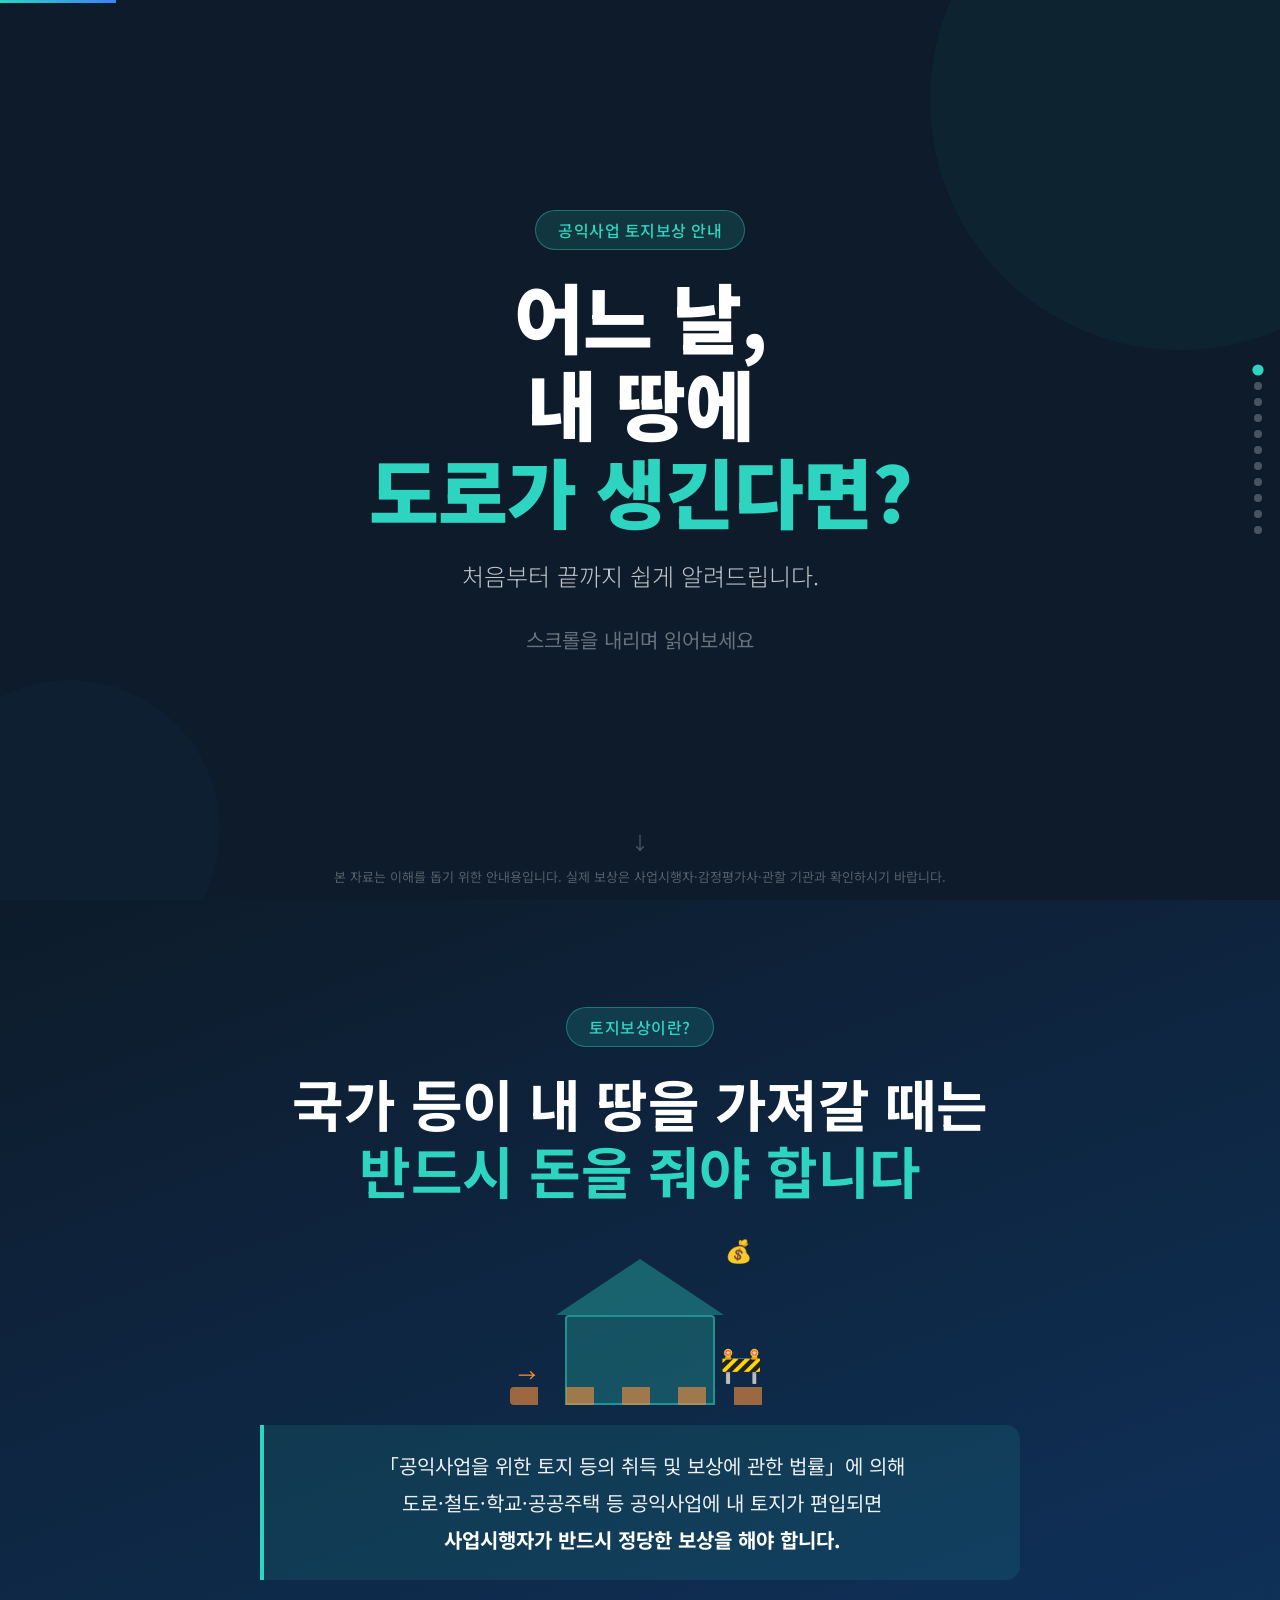
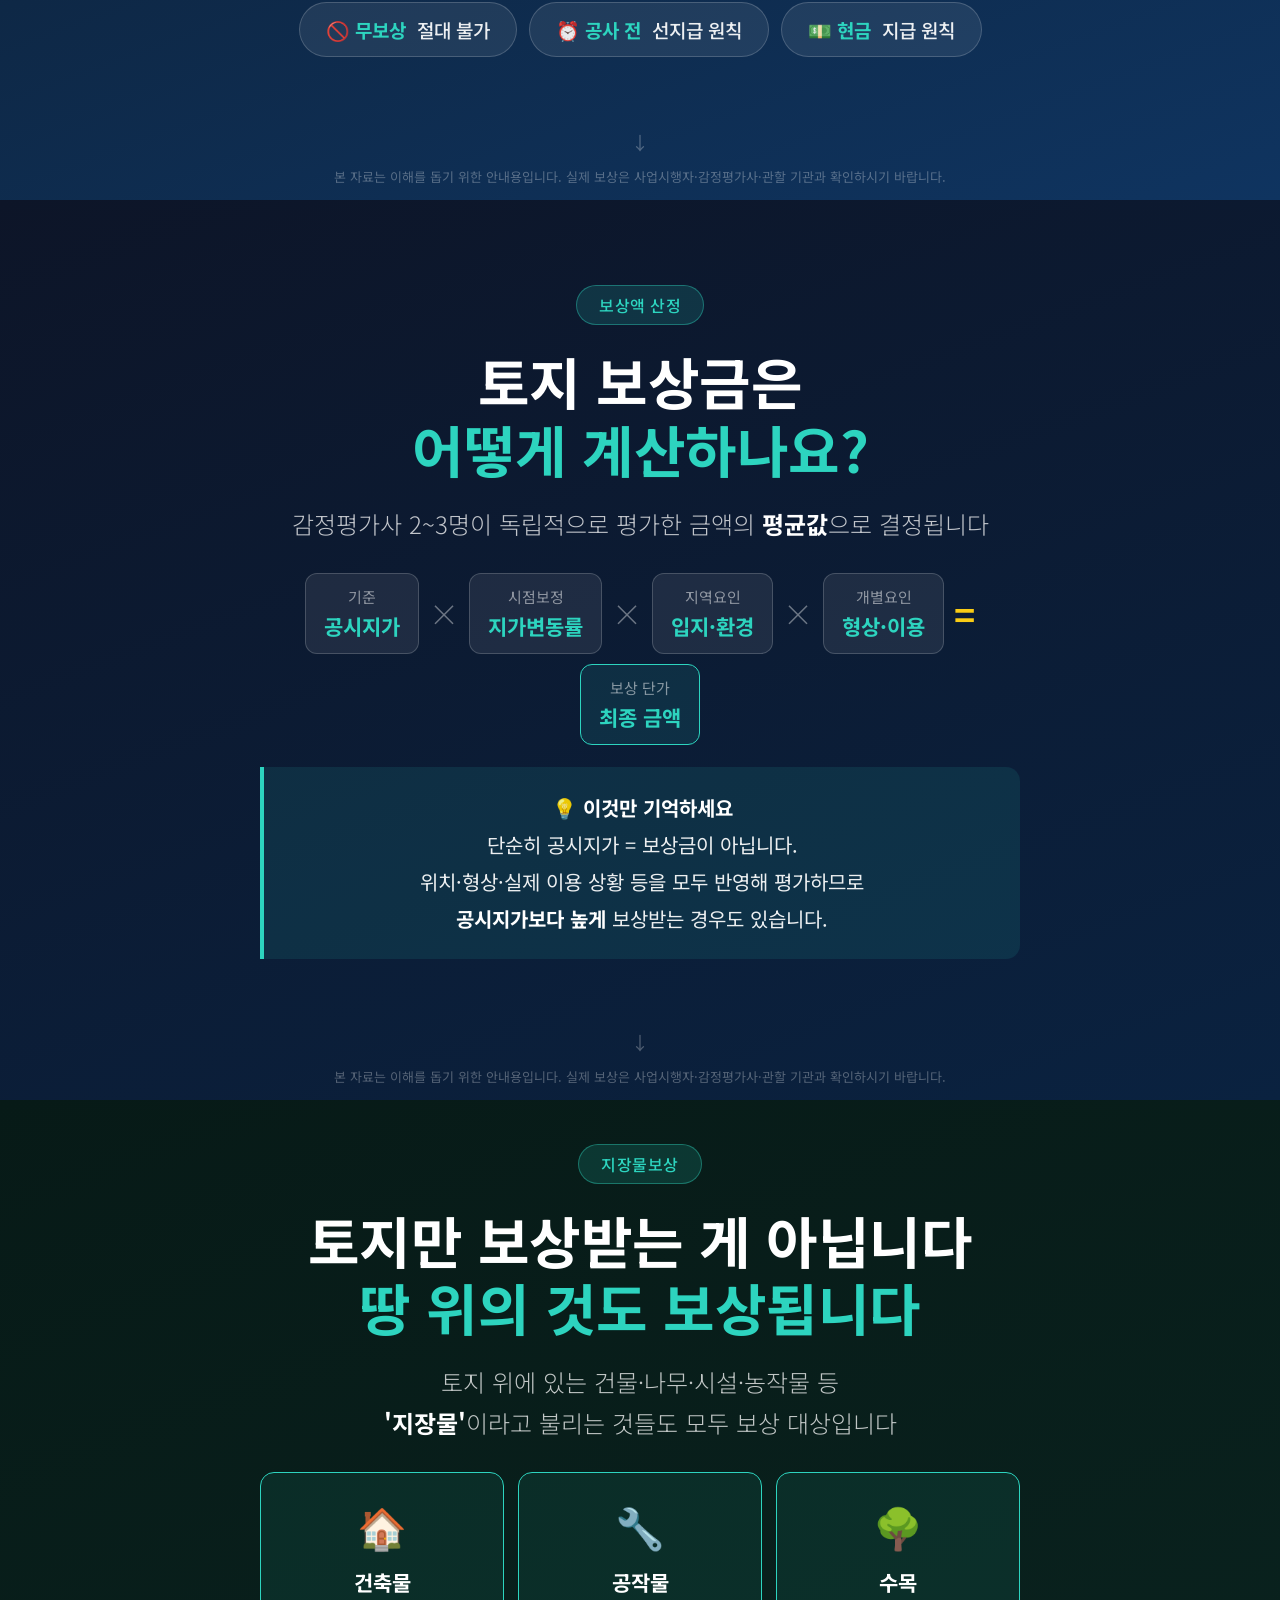
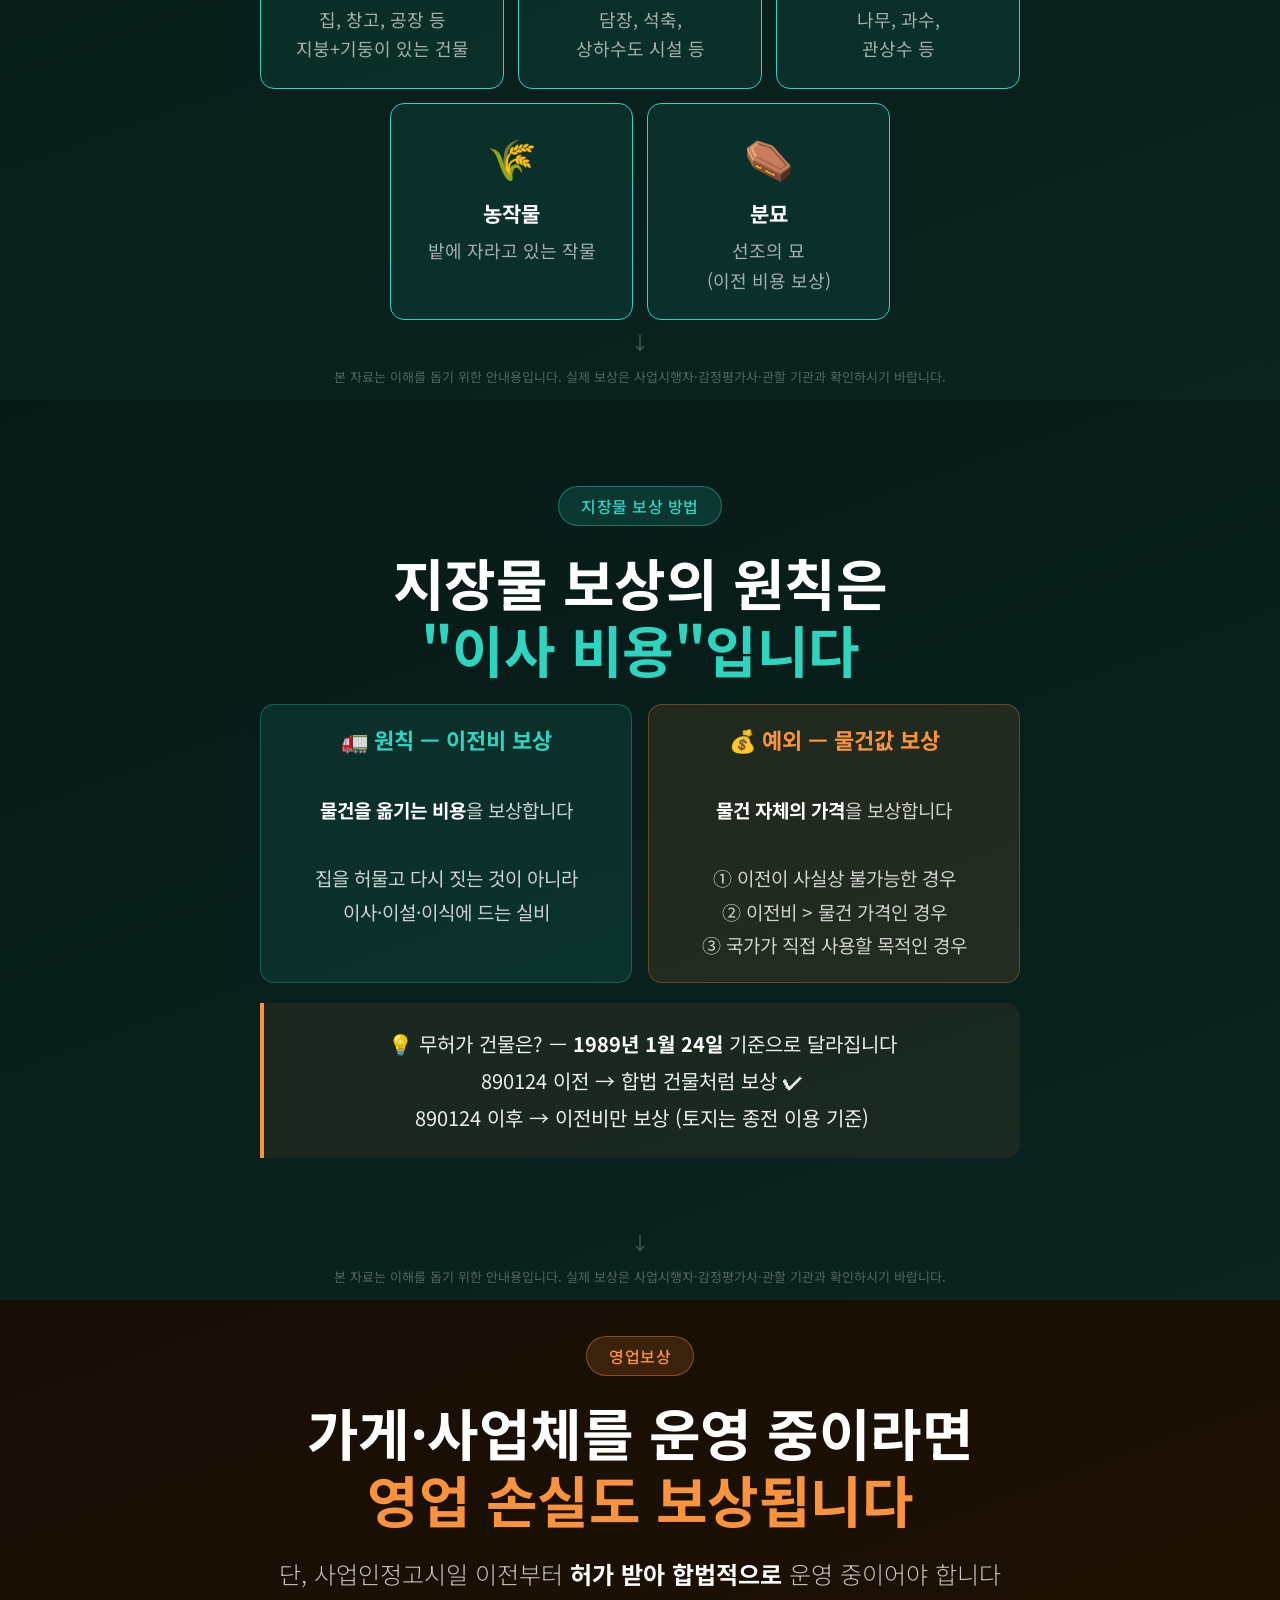
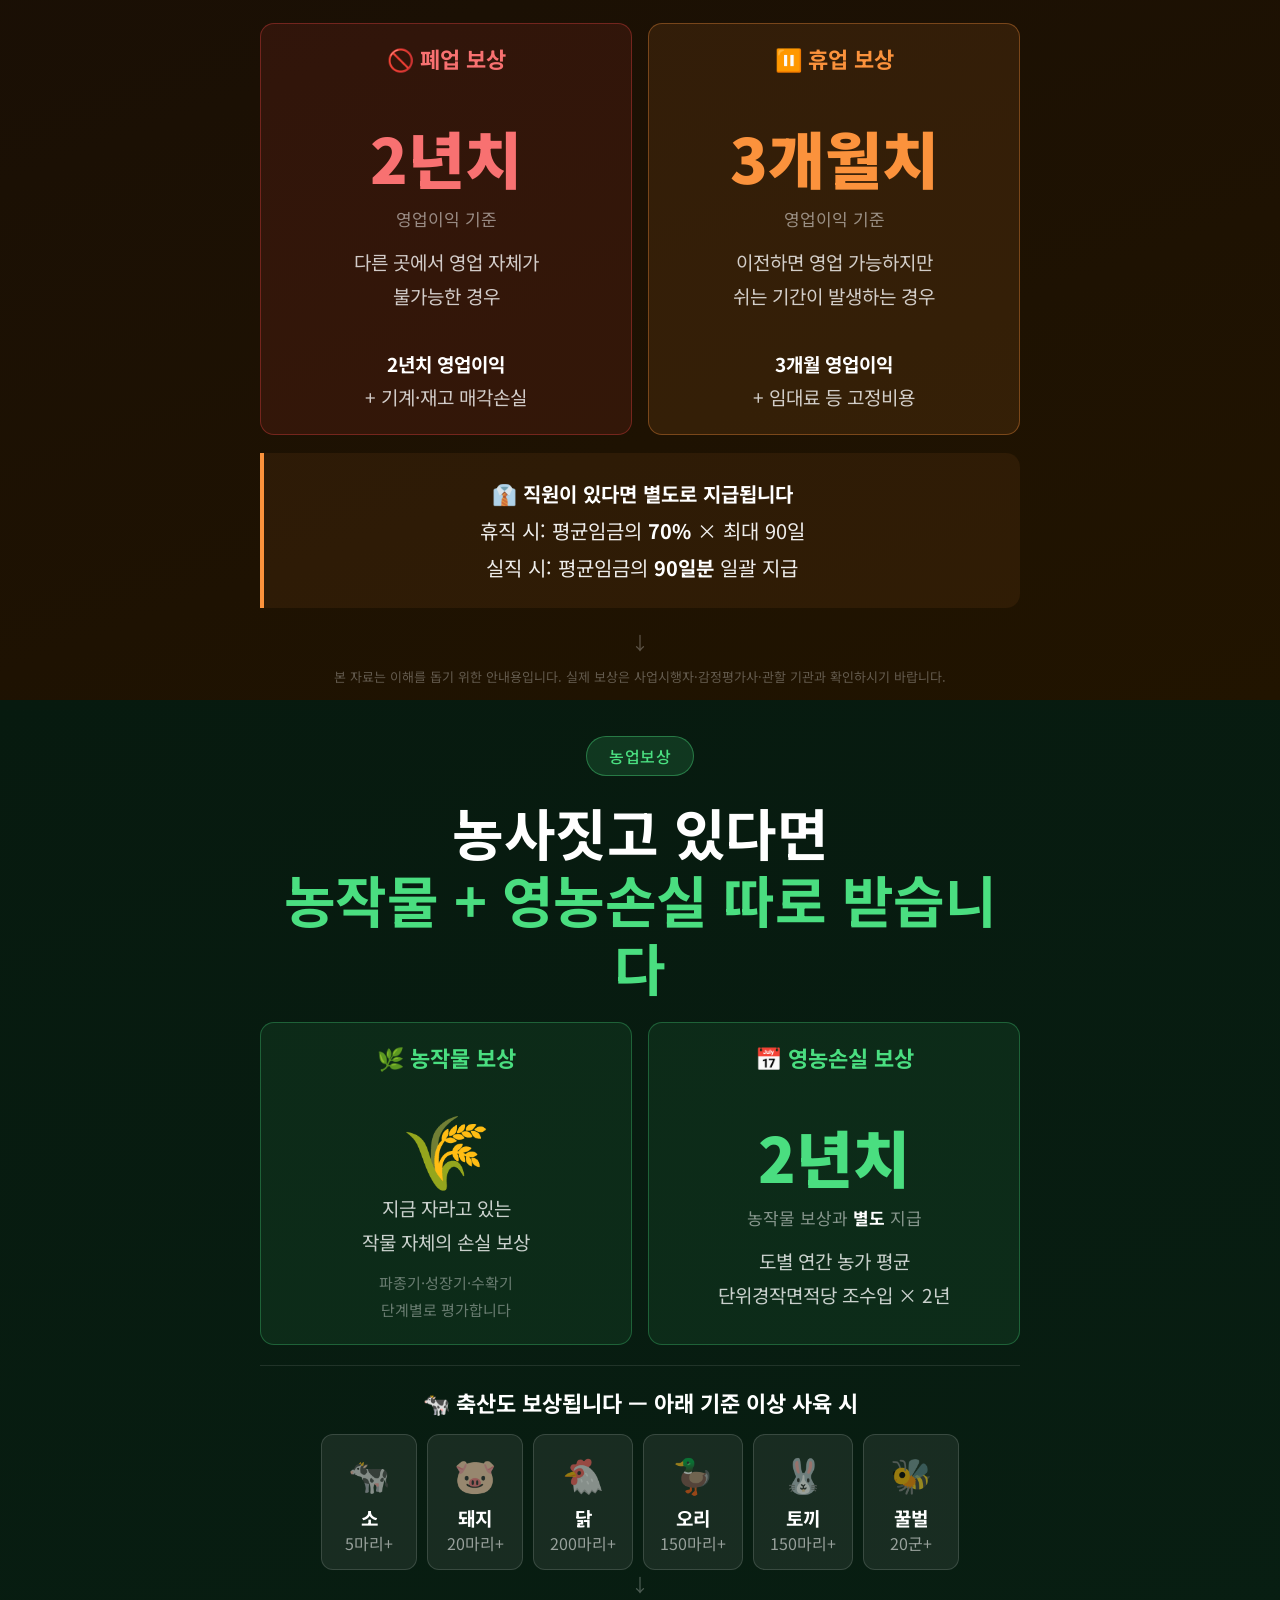
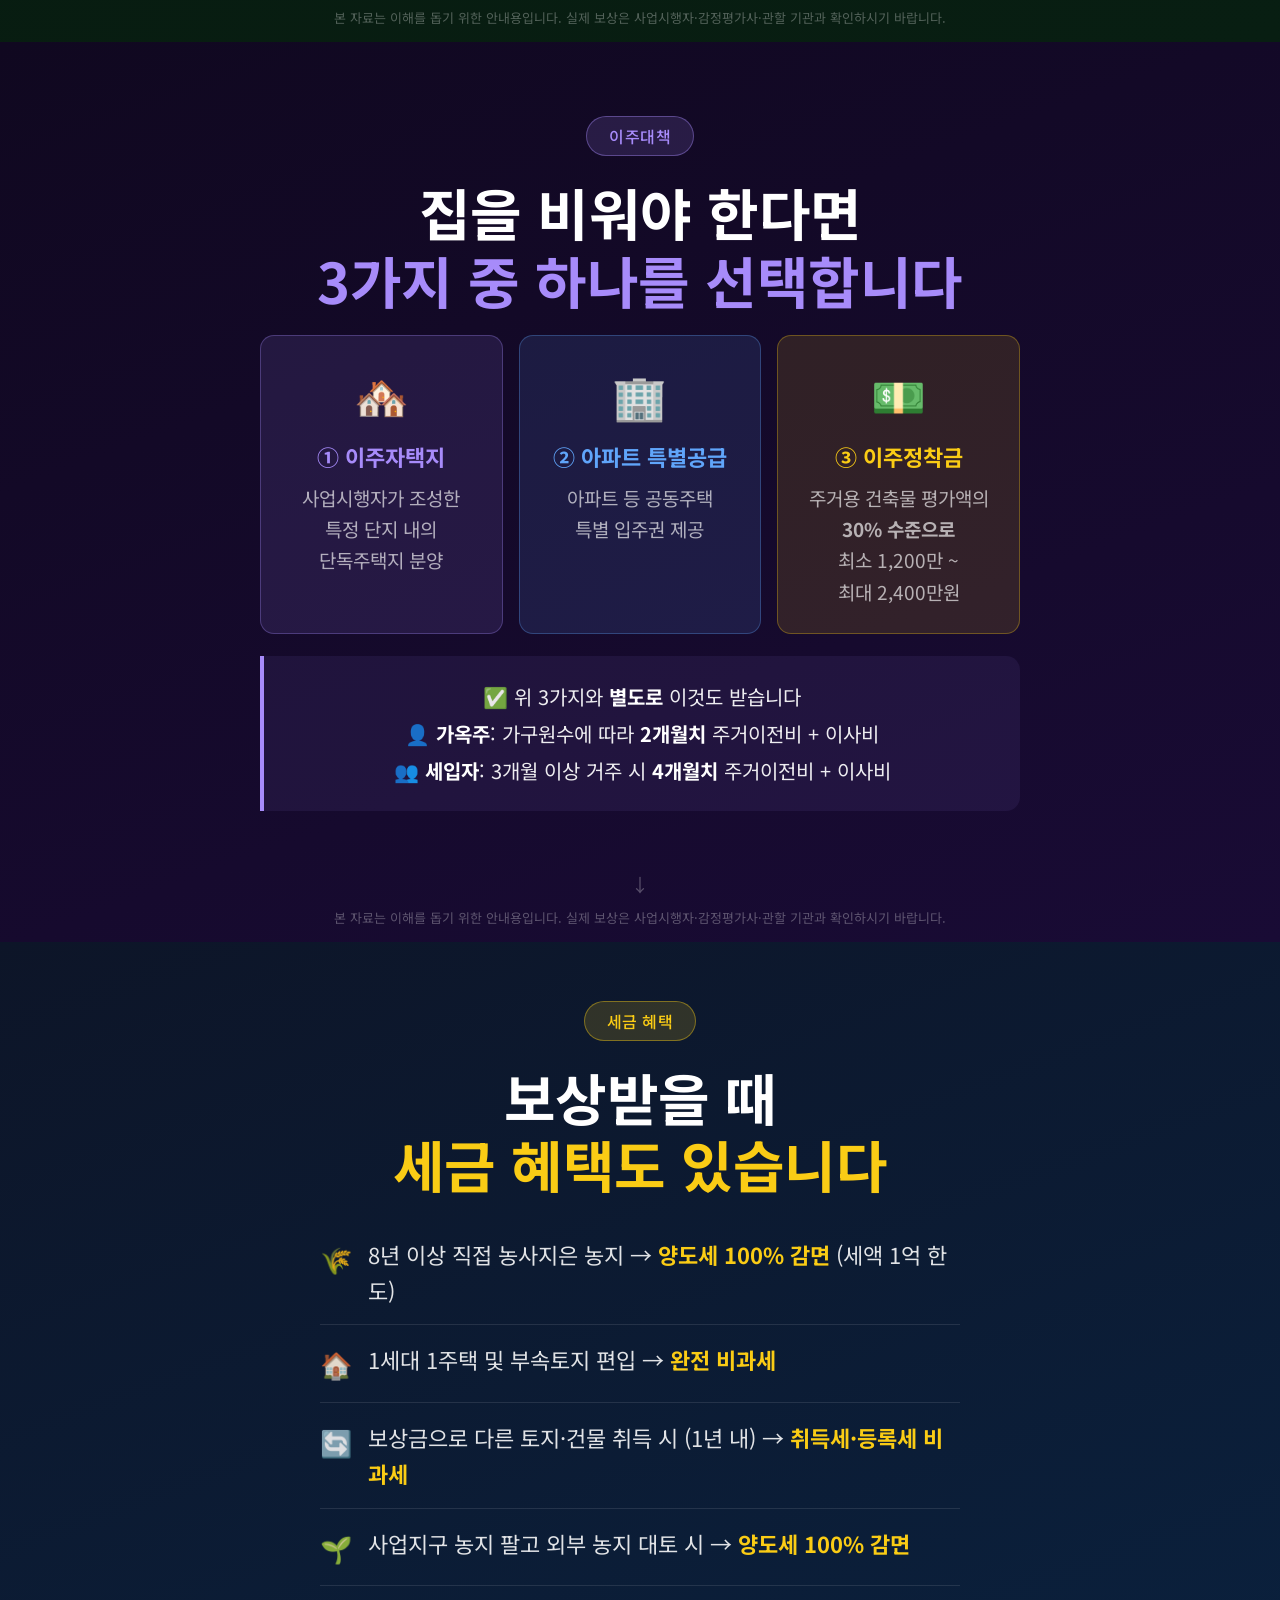
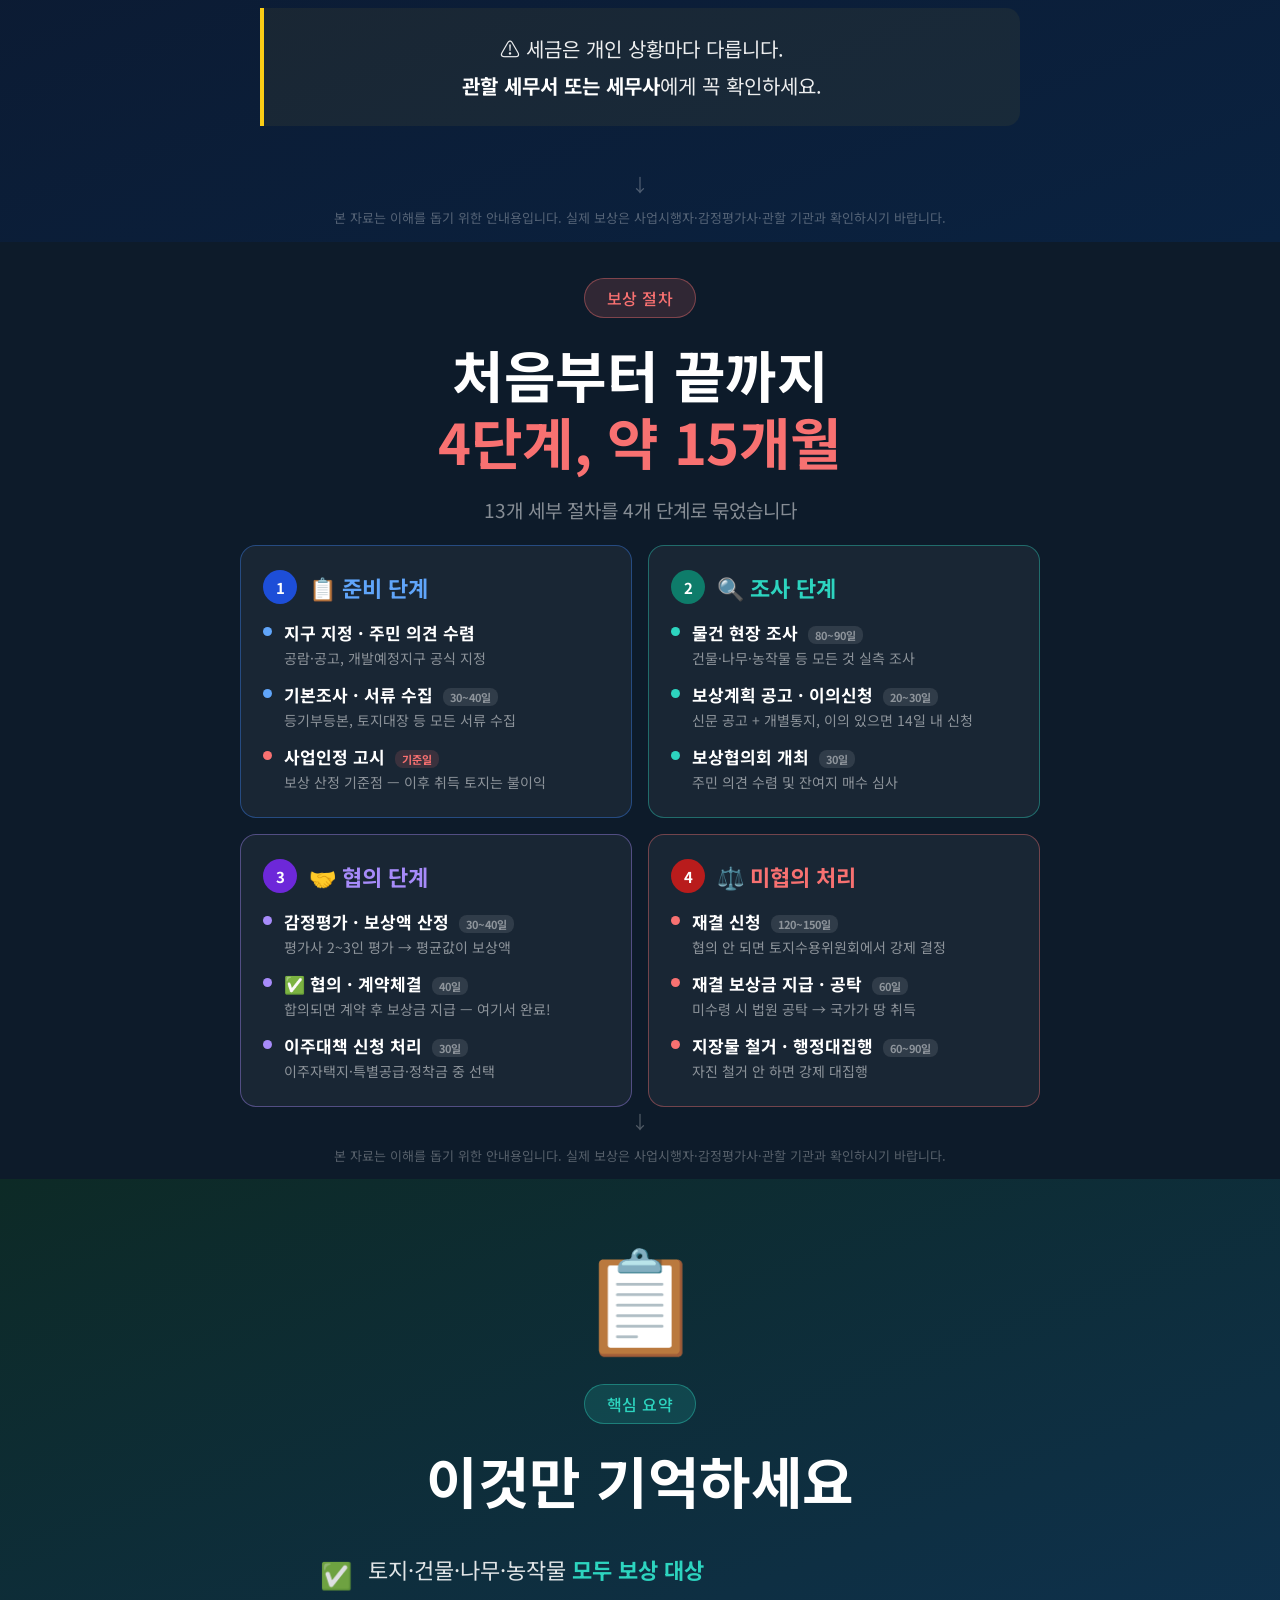
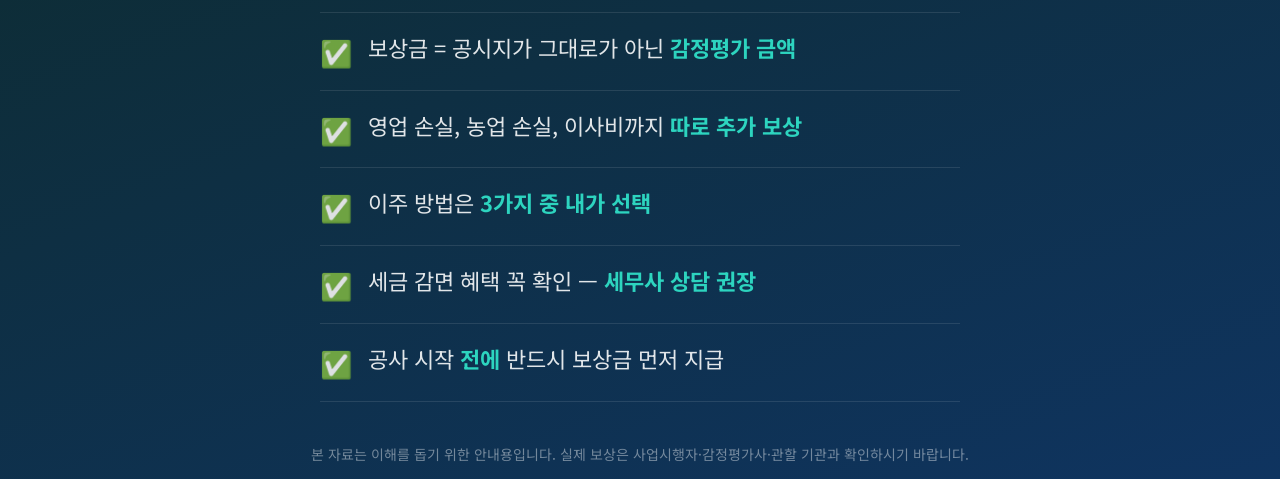
==== compensation.html @ 2b76ee86 "Rename land-compensation-story.html to compensation.html" ====
<!DOCTYPE html>
<html lang="ko">
<head>
<meta charset="UTF-8">
<meta name="viewport" content="width=device-width, initial-scale=1.0">
<title>내 땅이 도로가 된다면? — 토지보상 쉽게 이해하기</title>
<link href="https://fonts.googleapis.com/css2?family=Noto+Sans+KR:wght@300;400;500;700;900&display=swap" rel="stylesheet">
<style>
*{box-sizing:border-box;margin:0;padding:0}
html{scroll-behavior:smooth;scroll-snap-type:y mandatory;overflow-y:scroll}
body{font-family:'Noto Sans KR',sans-serif;background:#0D1B2A;color:#fff}

#prog{position:fixed;top:0;left:0;height:3px;background:linear-gradient(90deg,#2DD4BF,#3B82F6);width:0%;z-index:999;transition:width .2s}
#dots{position:fixed;right:18px;top:50%;transform:translateY(-50%);display:flex;flex-direction:column;gap:8px;z-index:998}
.dot{width:8px;height:8px;border-radius:50%;background:rgba(255,255,255,.25);cursor:pointer;transition:.3s}
.dot.on{background:#2DD4BF;transform:scale(1.4)}

.slide{scroll-snap-align:start;min-height:100vh;display:flex;flex-direction:column;align-items:center;justify-content:center;padding:36px 24px 72px;position:relative;overflow:hidden}
.s-dark{background:#0D1B2A}
.s-blue{background:linear-gradient(160deg,#0D1B2A 0%,#0F3460 100%)}
.s-teal{background:linear-gradient(160deg,#071A17 0%,#0A2420 100%)}
.s-green{background:linear-gradient(160deg,#071A0F 0%,#081E12 100%)}
.s-orange{background:linear-gradient(160deg,#180E06 0%,#211400 100%)}
.s-purple{background:linear-gradient(160deg,#100820 0%,#190B35 100%)}
.s-navy{background:linear-gradient(160deg,#0D1528 0%,#0A2240 100%)}
.s-proc{background:#0D1B2A}
.s-end{background:linear-gradient(160deg,#0D2A26 0%,#0F3460 100%)}

.content{max-width:760px;width:100%;text-align:center;position:relative;z-index:2}
.content-left{max-width:800px;width:100%;text-align:left;position:relative;z-index:2}

.badge{display:inline-block;background:rgba(45,212,191,.15);border:1px solid rgba(45,212,191,.4);color:#2DD4BF;border-radius:20px;padding:7px 22px;font-size:16px;font-weight:500;margin-bottom:22px;letter-spacing:.5px}
.badge-orange{background:rgba(251,146,60,.15);border-color:rgba(251,146,60,.4);color:#FB923C}
.badge-purple{background:rgba(167,139,250,.15);border-color:rgba(167,139,250,.4);color:#A78BFA}
.badge-yellow{background:rgba(250,204,21,.15);border-color:rgba(250,204,21,.4);color:#FACC15}
.badge-green{background:rgba(74,222,128,.15);border-color:rgba(74,222,128,.4);color:#4ADE80}

h1.hero-title{font-size:clamp(40px,7vw,76px);font-weight:900;line-height:1.15;letter-spacing:-1px;margin-bottom:22px}
h2.slide-title{font-size:clamp(30px,5.5vw,56px);font-weight:700;line-height:1.2;letter-spacing:-.5px;margin-bottom:22px}
.lead{font-size:clamp(18px,2.5vw,24px);color:rgba(255,255,255,.75);line-height:1.7;margin-bottom:28px;font-weight:300}

.highlight{color:#2DD4BF}
.highlight-o{color:#FB923C}
.highlight-y{color:#FACC15}
.highlight-g{color:#4ADE80}

.callout{background:rgba(45,212,191,.1);border-left:4px solid #2DD4BF;border-radius:0 14px 14px 0;padding:22px 30px;margin:20px 0;text-align:center}
.callout p{font-size:clamp(16px,2.2vw,20px);color:rgba(255,255,255,.92);line-height:1.85}
.callout p strong{color:#fff}

.pill-row{display:flex;flex-wrap:wrap;gap:12px;margin-top:22px;justify-content:center}
.pill{background:rgba(255,255,255,.08);border:1px solid rgba(255,255,255,.18);border-radius:30px;padding:13px 26px;font-size:clamp(16px,1.9vw,19px);font-weight:500;color:rgba(255,255,255,.92)}
.pill span{color:#2DD4BF;font-weight:700;margin-right:6px}

.card-grid-3{display:grid;grid-template-columns:repeat(3,1fr);gap:14px;margin-top:24px}
.card-grid-2{display:grid;grid-template-columns:repeat(2,1fr);gap:14px;margin-top:14px}
.vis-card{background:rgba(255,255,255,.06);border:1px solid rgba(255,255,255,.12);border-radius:14px;padding:24px 18px;text-align:center}
.vis-card .icon{font-size:40px;margin-bottom:12px}
.vis-card h4{font-size:clamp(17px,2vw,21px);font-weight:700;margin-bottom:8px;color:#fff}
.vis-card p{font-size:clamp(15px,1.8vw,18px);color:rgba(255,255,255,.62);line-height:1.65}
.vis-card.ac{border-color:#2DD4BF;background:rgba(45,212,191,.08)}

.compare-row{display:flex;gap:16px;flex-wrap:wrap;margin-top:22px}
.cbox{flex:1 1 220px;border-radius:14px;overflow:hidden}
.cbox-head{padding:18px 22px;font-size:clamp(18px,2.2vw,22px);font-weight:700}
.cbox-body{padding:20px 22px}
.cbox-body p{font-size:clamp(15px,1.9vw,19px);color:rgba(255,255,255,.78);line-height:1.78}
.cbox-body .num{font-size:clamp(40px,5.5vw,62px);font-weight:900;margin-bottom:4px}
.cbox-body .num-label{font-size:clamp(14px,1.6vw,17px);color:rgba(255,255,255,.5);margin-bottom:14px}

.formula-visual{display:flex;align-items:center;justify-content:center;flex-wrap:wrap;gap:10px;margin:22px 0}
.fv-box{background:rgba(255,255,255,.08);border:1px solid rgba(255,255,255,.18);border-radius:12px;padding:12px 18px;text-align:center}
.fv-box strong{display:block;font-size:clamp(12px,1.4vw,15px);color:rgba(255,255,255,.5);margin-bottom:4px;font-weight:400}
.fv-box span{font-size:clamp(16px,2vw,21px);font-weight:700;color:#2DD4BF}
.fv-op{font-size:clamp(22px,2.8vw,30px);color:rgba(255,255,255,.4);font-weight:300}
.fv-eq{font-size:clamp(26px,3.2vw,36px);color:#FACC15;font-weight:700}

.checklist{list-style:none;text-align:left;margin-top:20px}
.checklist li{display:flex;align-items:flex-start;gap:16px;padding:16px 0;border-bottom:1px solid rgba(255,255,255,.1);font-size:clamp(17px,2.1vw,22px);color:rgba(255,255,255,.88);line-height:1.65}
.checklist li .ck{font-size:clamp(22px,2.4vw,26px);flex-shrink:0;margin-top:2px}

.animals{display:flex;flex-wrap:wrap;gap:10px;justify-content:center;margin-top:16px}
.animal-tag{background:rgba(255,255,255,.07);border:1px solid rgba(255,255,255,.14);border-radius:12px;padding:14px 16px;text-align:center;min-width:96px}
.animal-tag .e{font-size:34px;display:block;margin-bottom:6px}
.animal-tag strong{display:block;font-weight:700;color:#fff;font-size:clamp(16px,1.9vw,19px)}
.animal-tag span{color:rgba(255,255,255,.55);font-size:clamp(13px,1.5vw,16px)}

.choice3{display:grid;grid-template-columns:repeat(auto-fit,minmax(180px,1fr));gap:16px;margin-top:22px}
.choice3-card{border-radius:14px;padding:26px 20px;text-align:center}
.choice3-card .icon{font-size:44px;margin-bottom:14px}
.choice3-card h4{font-size:clamp(17px,2vw,22px);font-weight:700;margin-bottom:10px}
.choice3-card p{font-size:clamp(15px,1.8vw,19px);color:rgba(255,255,255,.65);line-height:1.65}

/* 절차 4단계 */
.phase-grid{display:grid;grid-template-columns:repeat(auto-fit,minmax(310px,1fr));gap:16px;margin-top:20px}
.phase-card{background:rgba(255,255,255,.05);border:1px solid rgba(255,255,255,.12);border-radius:16px;padding:24px 22px}
.phase-title{font-size:clamp(18px,2.2vw,22px);font-weight:700;margin-bottom:16px;display:flex;align-items:center;gap:12px}
.phase-num{width:34px;height:34px;border-radius:50%;display:flex;align-items:center;justify-content:center;font-size:15px;font-weight:700;flex-shrink:0}
.step-list{display:flex;flex-direction:column;gap:12px}
.step-item{display:flex;align-items:flex-start;gap:12px}
.step-dot{width:9px;height:9px;border-radius:50%;flex-shrink:0;margin-top:7px}
.step-item h5{font-size:clamp(15px,1.8vw,17px);font-weight:700;color:#fff;margin-bottom:3px}
.step-item p{font-size:clamp(12px,1.4vw,14px);color:rgba(255,255,255,.5);line-height:1.55}
.step-days{display:inline-block;font-size:11px;background:rgba(255,255,255,.1);border-radius:8px;padding:1px 7px;margin-left:5px;color:rgba(255,255,255,.45)}

.disc{position:absolute;bottom:14px;left:0;right:0;text-align:center;font-size:clamp(11px,1.2vw,13px);color:rgba(255,255,255,.3);padding:0 20px;z-index:3;line-height:1.5}

.scene{position:relative;margin:20px auto;width:260px;height:180px}
.house-body{position:absolute;bottom:0;left:50%;transform:translateX(-50%);width:150px;height:90px;background:rgba(45,212,191,.25);border:2px solid rgba(45,212,191,.5);border-radius:4px 4px 0 0}
.house-roof{position:absolute;bottom:90px;left:50%;transform:translateX(-50%);width:0;height:0;border-left:84px solid transparent;border-right:84px solid transparent;border-bottom:56px solid rgba(45,212,191,.35)}
.road-after{position:absolute;bottom:0;left:0;right:0;height:18px;background:repeating-linear-gradient(90deg,rgba(251,146,60,.6) 0,rgba(251,146,60,.6) 28px,transparent 28px,transparent 56px);border-radius:4px}
.excavator{position:absolute;right:8px;bottom:18px;font-size:34px}
.money-fly{position:absolute;top:8px;right:18px;font-size:22px;animation:floatup 2s ease-in-out infinite}
.arrow-road{position:absolute;bottom:18px;left:8px;font-size:18px;color:#FB923C}
@keyframes floatup{0%,100%{transform:translateY(0)}50%{transform:translateY(-8px)}}

.scroll-hint{position:absolute;bottom:42px;left:50%;transform:translateX(-50%);text-align:center;color:rgba(255,255,255,.28);font-size:12px;animation:bounce 2s ease-in-out infinite}
@keyframes bounce{0%,100%{transform:translateX(-50%) translateY(0)}50%{transform:translateX(-50%) translateY(6px)}}
.scroll-hint::before{content:'↓';display:block;font-size:18px;margin-bottom:3px}

.bg-circle{position:absolute;border-radius:50%;pointer-events:none;opacity:.04}
.divider{height:1px;background:rgba(255,255,255,.1);margin:20px 0}

@media(max-width:600px){
  #dots{display:none}
  .card-grid-3{grid-template-columns:repeat(2,1fr)}
  .phase-grid{grid-template-columns:1fr}
  .compare-row{flex-direction:column}
  .slide{padding:28px 16px 68px}
}
</style>
</head>
<body>
<div id="prog"></div>
<div id="dots"></div>

<!-- ===== 0: 인트로 ===== -->
<div class="slide s-dark" data-slide="0">
  <div class="bg-circle" style="width:500px;height:500px;background:#2DD4BF;top:-150px;right:-150px"></div>
  <div class="bg-circle" style="width:300px;height:300px;background:#3B82F6;bottom:-80px;left:-80px"></div>
  <div class="content">
    <div class="badge">공익사업 토지보상 안내</div>
    <h1 class="hero-title">어느 날,<br>내 땅에<br><span class="highlight">도로가 생긴다면?</span></h1>
    <p class="lead">처음부터 끝까지 쉽게 알려드립니다.</p>
    <div style="color:rgba(255,255,255,.38);font-size:20px">스크롤을 내리며 읽어보세요</div>
  </div>
  <div class="disc">본 자료는 이해를 돕기 위한 안내용입니다. 실제 보상은 사업시행자·감정평가사·관할 기관과 확인하시기 바랍니다.</div>
  <div class="scroll-hint"></div>
</div>

<!-- ===== 1: 토지보상이란 ===== -->
<div class="slide s-blue" data-slide="1">
  <div class="content">
    <div class="badge">토지보상이란?</div>
    <h2 class="slide-title">국가 등이 내 땅을 가져갈 때는<br><span class="highlight">반드시 돈을 줘야 합니다</span></h2>
    <div class="scene">
      <div class="house-body"></div>
      <div class="house-roof"></div>
      <div class="road-after"></div>
      <div class="excavator">🚧</div>
      <div class="money-fly">💰</div>
      <div class="arrow-road">→</div>
    </div>
    <div class="callout">
      <p>「공익사업을 위한 토지 등의 취득 및 보상에 관한 법률」에 의해<br>
      도로·철도·학교·공공주택 등 공익사업에 내 토지가 편입되면<br>
      <strong>사업시행자가 반드시 정당한 보상을 해야 합니다.</strong></p>
    </div>
    <div class="pill-row">
      <div class="pill">🚫 <span>무보상</span> 절대 불가</div>
      <div class="pill">⏰ <span>공사 전</span> 선지급 원칙</div>
      <div class="pill">💵 <span>현금</span> 지급 원칙</div>
    </div>
  </div>
  <div class="disc">본 자료는 이해를 돕기 위한 안내용입니다. 실제 보상은 사업시행자·감정평가사·관할 기관과 확인하시기 바랍니다.</div>
  <div class="scroll-hint"></div>
</div>

<!-- ===== 2: 보상액 산정 ===== -->
<div class="slide s-navy" data-slide="2">
  <div class="content">
    <div class="badge">보상액 산정</div>
    <h2 class="slide-title">토지 보상금은<br><span class="highlight">어떻게 계산하나요?</span></h2>
    <p class="lead">감정평가사 2~3명이 독립적으로 평가한 금액의 <strong style="color:#fff">평균값</strong>으로 결정됩니다</p>
    <div class="formula-visual">
      <div class="fv-box"><strong>기준</strong><span>공시지가</span></div>
      <div class="fv-op">×</div>
      <div class="fv-box"><strong>시점보정</strong><span>지가변동률</span></div>
      <div class="fv-op">×</div>
      <div class="fv-box"><strong>지역요인</strong><span>입지·환경</span></div>
      <div class="fv-op">×</div>
      <div class="fv-box"><strong>개별요인</strong><span>형상·이용</span></div>
      <div class="fv-eq">=</div>
      <div class="fv-box" style="border-color:#2DD4BF;background:rgba(45,212,191,.1)"><strong>보상 단가</strong><span>최종 금액</span></div>
    </div>
    <div class="callout">
      <p>💡 <strong>이것만 기억하세요</strong><br>
      단순히 공시지가 = 보상금이 아닙니다.<br>
      위치·형상·실제 이용 상황 등을 모두 반영해 평가하므로<br>
      <strong>공시지가보다 높게</strong> 보상받는 경우도 있습니다.</p>
    </div>
  </div>
  <div class="disc">본 자료는 이해를 돕기 위한 안내용입니다. 실제 보상은 사업시행자·감정평가사·관할 기관과 확인하시기 바랍니다.</div>
  <div class="scroll-hint"></div>
</div>

<!-- ===== 3: 지장물이란 ===== -->
<div class="slide s-teal" data-slide="3">
  <div class="content">
    <div class="badge">지장물보상</div>
    <h2 class="slide-title">토지만 보상받는 게 아닙니다<br><span class="highlight">땅 위의 것도 보상됩니다</span></h2>
    <p class="lead">토지 위에 있는 건물·나무·시설·농작물 등<br><strong style="color:#fff">'지장물'</strong>이라고 불리는 것들도 모두 보상 대상입니다</p>
    <div class="card-grid-3">
      <div class="vis-card ac"><div class="icon">🏠</div><h4>건축물</h4><p>집, 창고, 공장 등<br>지붕+기둥이 있는 건물</p></div>
      <div class="vis-card ac"><div class="icon">🔧</div><h4>공작물</h4><p>담장, 석축,<br>상하수도 시설 등</p></div>
      <div class="vis-card ac"><div class="icon">🌳</div><h4>수목</h4><p>나무, 과수,<br>관상수 등</p></div>
    </div>
    <div class="card-grid-2" style="max-width:500px;margin:14px auto 0">
      <div class="vis-card ac"><div class="icon">🌾</div><h4>농작물</h4><p>밭에 자라고 있는 작물</p></div>
      <div class="vis-card ac"><div class="icon">⚰️</div><h4>분묘</h4><p>선조의 묘<br>(이전 비용 보상)</p></div>
    </div>
  </div>
  <div class="disc">본 자료는 이해를 돕기 위한 안내용입니다. 실제 보상은 사업시행자·감정평가사·관할 기관과 확인하시기 바랍니다.</div>
  <div class="scroll-hint"></div>
</div>

<!-- ===== 4: 이전비 vs 가격보상 ===== -->
<div class="slide s-teal" data-slide="4">
  <div class="content">
    <div class="badge">지장물 보상 방법</div>
    <h2 class="slide-title">지장물 보상의 원칙은<br><span class="highlight">"이사 비용"입니다</span></h2>
    <div class="compare-row">
      <div class="cbox" style="background:rgba(45,212,191,.1);border:1px solid rgba(45,212,191,.3)">
        <div class="cbox-head" style="color:#2DD4BF">🚛 원칙 — 이전비 보상</div>
        <div class="cbox-body">
          <p><strong style="color:#fff">물건을 옮기는 비용</strong>을 보상합니다<br><br>
          집을 허물고 다시 짓는 것이 아니라<br>이사·이설·이식에 드는 실비</p>
        </div>
      </div>
      <div class="cbox" style="background:rgba(251,146,60,.1);border:1px solid rgba(251,146,60,.3)">
        <div class="cbox-head" style="color:#FB923C">💰 예외 — 물건값 보상</div>
        <div class="cbox-body">
          <p><strong style="color:#fff">물건 자체의 가격</strong>을 보상합니다<br><br>
          ① 이전이 사실상 불가능한 경우<br>
          ② 이전비 &gt; 물건 가격인 경우<br>
          ③ 국가가 직접 사용할 목적인 경우</p>
        </div>
      </div>
    </div>
    <div class="callout" style="border-color:#FB923C;background:rgba(251,146,60,.07)">
      <p>💡 무허가 건물은? — <strong>1989년 1월 24일</strong> 기준으로 달라집니다<br>
      890124 이전 → 합법 건물처럼 보상 ✔<br>
      890124 이후 → 이전비만 보상 (토지는 종전 이용 기준)</p>
    </div>
  </div>
  <div class="disc">본 자료는 이해를 돕기 위한 안내용입니다. 실제 보상은 사업시행자·감정평가사·관할 기관과 확인하시기 바랍니다.</div>
  <div class="scroll-hint"></div>
</div>

<!-- ===== 5: 영업보상 ===== -->
<div class="slide s-orange" data-slide="5">
  <div class="content">
    <div class="badge badge-orange">영업보상</div>
    <h2 class="slide-title">가게·사업체를 운영 중이라면<br><span class="highlight-o">영업 손실도 보상됩니다</span></h2>
    <p class="lead">단, 사업인정고시일 이전부터 <strong style="color:#fff">허가 받아 합법적으로</strong> 운영 중이어야 합니다</p>
    <div class="compare-row">
      <div class="cbox" style="background:rgba(239,68,68,.1);border:1px solid rgba(239,68,68,.35)">
        <div class="cbox-head" style="color:#F87171">🚫 폐업 보상</div>
        <div class="cbox-body">
          <div class="num" style="color:#F87171">2년치</div>
          <div class="num-label">영업이익 기준</div>
          <p>다른 곳에서 영업 자체가<br>불가능한 경우<br><br>
          <strong style="color:#fff">2년치 영업이익</strong><br>+ 기계·재고 매각손실</p>
        </div>
      </div>
      <div class="cbox" style="background:rgba(251,146,60,.1);border:1px solid rgba(251,146,60,.35)">
        <div class="cbox-head" style="color:#FB923C">⏸️ 휴업 보상</div>
        <div class="cbox-body">
          <div class="num" style="color:#FB923C">3개월치</div>
          <div class="num-label">영업이익 기준</div>
          <p>이전하면 영업 가능하지만<br>쉬는 기간이 발생하는 경우<br><br>
          <strong style="color:#fff">3개월 영업이익</strong><br>+ 임대료 등 고정비용</p>
        </div>
      </div>
    </div>
    <div class="callout" style="border-color:#FB923C;background:rgba(251,146,60,.07);margin-top:18px">
      <p>👔 <strong>직원이 있다면 별도로 지급됩니다</strong><br>
      휴직 시: 평균임금의 <strong>70%</strong> × 최대 90일<br>
      실직 시: 평균임금의 <strong>90일분</strong> 일괄 지급</p>
    </div>
  </div>
  <div class="disc">본 자료는 이해를 돕기 위한 안내용입니다. 실제 보상은 사업시행자·감정평가사·관할 기관과 확인하시기 바랍니다.</div>
  <div class="scroll-hint"></div>
</div>

<!-- ===== 6: 농업보상 ===== -->
<div class="slide s-green" data-slide="6">
  <div class="content">
    <div class="badge badge-green">농업보상</div>
    <h2 class="slide-title">농사짓고 있다면<br><span class="highlight-g">농작물 + 영농손실 따로 받습니다</span></h2>
    <div class="compare-row" style="margin-top:10px">
      <div class="cbox" style="background:rgba(74,222,128,.08);border:1px solid rgba(74,222,128,.3)">
        <div class="cbox-head" style="color:#4ADE80">🌿 농작물 보상</div>
        <div class="cbox-body">
          <div style="font-size:clamp(52px,7vw,72px);margin-bottom:8px;line-height:1">🌾</div>
          <p>지금 자라고 있는<br>작물 자체의 손실 보상</p>
          <p style="margin-top:12px;font-size:clamp(13px,1.5vw,15px);color:rgba(255,255,255,.38)">파종기·성장기·수확기<br>단계별로 평가합니다</p>
        </div>
      </div>
      <div class="cbox" style="background:rgba(74,222,128,.08);border:1px solid rgba(74,222,128,.3)">
        <div class="cbox-head" style="color:#4ADE80">📅 영농손실 보상</div>
        <div class="cbox-body">
          <div class="num" style="color:#4ADE80">2년치</div>
          <div class="num-label">농작물 보상과 <strong style="color:#fff">별도</strong> 지급</div>
          <p>도별 연간 농가 평균<br>단위경작면적당 조수입 × 2년</p>
        </div>
      </div>
    </div>
    <div class="divider"></div>
    <p style="font-size:clamp(18px,2.2vw,22px);font-weight:700;color:#fff;margin-bottom:16px;text-align:center">🐄 축산도 보상됩니다 — 아래 기준 이상 사육 시</p>
    <div class="animals">
      <div class="animal-tag"><span class="e">🐄</span><strong>소</strong><span>5마리+</span></div>
      <div class="animal-tag"><span class="e">🐷</span><strong>돼지</strong><span>20마리+</span></div>
      <div class="animal-tag"><span class="e">🐔</span><strong>닭</strong><span>200마리+</span></div>
      <div class="animal-tag"><span class="e">🦆</span><strong>오리</strong><span>150마리+</span></div>
      <div class="animal-tag"><span class="e">🐰</span><strong>토끼</strong><span>150마리+</span></div>
      <div class="animal-tag"><span class="e">🐝</span><strong>꿀벌</strong><span>20군+</span></div>
    </div>
  </div>
  <div class="disc">본 자료는 이해를 돕기 위한 안내용입니다. 실제 보상은 사업시행자·감정평가사·관할 기관과 확인하시기 바랍니다.</div>
  <div class="scroll-hint"></div>
</div>

<!-- ===== 7: 이주대책 ===== -->
<div class="slide s-purple" data-slide="7">
  <div class="content">
    <div class="badge badge-purple">이주대책</div>
    <h2 class="slide-title">집을 비워야 한다면<br><span style="color:#A78BFA">3가지 중 하나를 선택합니다</span></h2>
    <div class="choice3">
      <div class="choice3-card" style="background:rgba(167,139,250,.12);border:1px solid rgba(167,139,250,.3)">
        <div class="icon">🏘️</div>
        <h4 style="color:#A78BFA">① 이주자택지</h4>
        <p>사업시행자가 조성한<br>특정 단지 내의<br>단독주택지 분양</p>
      </div>
      <div class="choice3-card" style="background:rgba(96,165,250,.12);border:1px solid rgba(96,165,250,.3)">
        <div class="icon">🏢</div>
        <h4 style="color:#60A5FA">② 아파트 특별공급</h4>
        <p>아파트 등 공동주택<br>특별 입주권 제공</p>
      </div>
      <div class="choice3-card" style="background:rgba(250,204,21,.12);border:1px solid rgba(250,204,21,.3)">
        <div class="icon">💵</div>
        <h4 style="color:#FACC15">③ 이주정착금</h4>
        <p>주거용 건축물 평가액의 <strong>30% 수준으로</strong><br>최소 1,200만 ~<br>최대 2,400만원</p>
      </div>
    </div>
    <div class="callout" style="border-color:#A78BFA;background:rgba(167,139,250,.08);margin-top:22px">
      <p>✅ 위 3가지와 <strong>별도로</strong> 이것도 받습니다<br>
      👤 <strong>가옥주</strong>: 가구원수에 따라 <strong>2개월치</strong> 주거이전비 + 이사비<br>
      👥 <strong>세입자</strong>: 3개월 이상 거주 시 <strong>4개월치</strong> 주거이전비 + 이사비</p>
    </div>
  </div>
  <div class="disc">본 자료는 이해를 돕기 위한 안내용입니다. 실제 보상은 사업시행자·감정평가사·관할 기관과 확인하시기 바랍니다.</div>
  <div class="scroll-hint"></div>
</div>

<!-- ===== 8: 세금 혜택 ===== -->
<div class="slide s-navy" data-slide="8">
  <div class="content">
    <div class="badge badge-yellow">세금 혜택</div>
    <h2 class="slide-title">보상받을 때<br><span class="highlight-y">세금 혜택도 있습니다</span></h2>
    <ul class="checklist" style="max-width:640px;margin:0 auto">
      <li><span class="ck">🌾</span><div>8년 이상 직접 농사지은 농지 → <strong style="color:#FACC15">양도세 100% 감면</strong> (세액 1억 한도)</div></li>
      <li><span class="ck">🏠</span><div>1세대 1주택 및 부속토지 편입 → <strong style="color:#FACC15">완전 비과세</strong></div></li>
      <li><span class="ck">🔄</span><div>보상금으로 다른 토지·건물 취득 시 (1년 내) → <strong style="color:#FACC15">취득세·등록세 비과세</strong></div></li>
      <li><span class="ck">🌱</span><div>사업지구 농지 팔고 외부 농지 대토 시 → <strong style="color:#FACC15">양도세 100% 감면</strong></div></li>
    </ul>
    <div class="callout" style="border-color:#FACC15;background:rgba(250,204,21,.06);margin-top:22px">
      <p>⚠️ 세금은 개인 상황마다 다릅니다.<br><strong>관할 세무서 또는 세무사</strong>에게 꼭 확인하세요.</p>
    </div>
  </div>
  <div class="disc">본 자료는 이해를 돕기 위한 안내용입니다. 실제 보상은 사업시행자·감정평가사·관할 기관과 확인하시기 바랍니다.</div>
  <div class="scroll-hint"></div>
</div>

<!-- ===== 9: 보상 절차 ===== -->
<div class="slide s-proc" data-slide="9">
  <div class="content-left" style="max-width:800px">
    <div style="text-align:center;margin-bottom:22px">
      <div class="badge" style="background:rgba(248,113,113,.15);border-color:rgba(248,113,113,.4);color:#F87171">보상 절차</div>
      <h2 class="slide-title" style="text-align:center">처음부터 끝까지<br><span style="color:#F87171">4단계, 약 15개월</span></h2>
      <p style="font-size:clamp(16px,1.9vw,19px);color:rgba(255,255,255,.5)">13개 세부 절차를 4개 단계로 묶었습니다</p>
    </div>
    <div class="phase-grid">
      <div class="phase-card" style="border-color:rgba(59,130,246,.4)">
        <div class="phase-title">
          <div class="phase-num" style="background:#1D4ED8">1</div>
          <span style="color:#60A5FA">📋 준비 단계</span>
        </div>
        <div class="step-list">
          <div class="step-item"><div class="step-dot" style="background:#60A5FA"></div><div><h5>지구 지정 · 주민 의견 수렴</h5><p>공람·공고, 개발예정지구 공식 지정</p></div></div>
          <div class="step-item"><div class="step-dot" style="background:#60A5FA"></div><div><h5>기본조사 · 서류 수집 <span class="step-days">30~40일</span></h5><p>등기부등본, 토지대장 등 모든 서류 수집</p></div></div>
          <div class="step-item"><div class="step-dot" style="background:#F87171"></div><div><h5>사업인정 고시 <span class="step-days" style="color:#F87171;background:rgba(248,113,113,.15)">기준일</span></h5><p>보상 산정 기준점 — 이후 취득 토지는 불이익</p></div></div>
        </div>
      </div>
      <div class="phase-card" style="border-color:rgba(45,212,191,.4)">
        <div class="phase-title">
          <div class="phase-num" style="background:#0E7C6A">2</div>
          <span style="color:#2DD4BF">🔍 조사 단계</span>
        </div>
        <div class="step-list">
          <div class="step-item"><div class="step-dot" style="background:#2DD4BF"></div><div><h5>물건 현장 조사 <span class="step-days">80~90일</span></h5><p>건물·나무·농작물 등 모든 것 실측 조사</p></div></div>
          <div class="step-item"><div class="step-dot" style="background:#2DD4BF"></div><div><h5>보상계획 공고 · 이의신청 <span class="step-days">20~30일</span></h5><p>신문 공고 + 개별통지, 이의 있으면 14일 내 신청</p></div></div>
          <div class="step-item"><div class="step-dot" style="background:#2DD4BF"></div><div><h5>보상협의회 개최 <span class="step-days">30일</span></h5><p>주민 의견 수렴 및 잔여지 매수 심사</p></div></div>
        </div>
      </div>
      <div class="phase-card" style="border-color:rgba(167,139,250,.4)">
        <div class="phase-title">
          <div class="phase-num" style="background:#6D28D9">3</div>
          <span style="color:#A78BFA">🤝 협의 단계</span>
        </div>
        <div class="step-list">
          <div class="step-item"><div class="step-dot" style="background:#A78BFA"></div><div><h5>감정평가 · 보상액 산정 <span class="step-days">30~40일</span></h5><p>평가사 2~3인 평가 → 평균값이 보상액</p></div></div>
          <div class="step-item"><div class="step-dot" style="background:#A78BFA"></div><div><h5>✅ 협의 · 계약체결 <span class="step-days">40일</span></h5><p>합의되면 계약 후 보상금 지급 — 여기서 완료!</p></div></div>
          <div class="step-item"><div class="step-dot" style="background:#A78BFA"></div><div><h5>이주대책 신청 처리 <span class="step-days">30일</span></h5><p>이주자택지·특별공급·정착금 중 선택</p></div></div>
        </div>
      </div>
      <div class="phase-card" style="border-color:rgba(248,113,113,.4)">
        <div class="phase-title">
          <div class="phase-num" style="background:#B91C1C">4</div>
          <span style="color:#F87171">⚖️ 미협의 처리</span>
        </div>
        <div class="step-list">
          <div class="step-item"><div class="step-dot" style="background:#F87171"></div><div><h5>재결 신청 <span class="step-days">120~150일</span></h5><p>협의 안 되면 토지수용위원회에서 강제 결정</p></div></div>
          <div class="step-item"><div class="step-dot" style="background:#F87171"></div><div><h5>재결 보상금 지급 · 공탁 <span class="step-days">60일</span></h5><p>미수령 시 법원 공탁 → 국가가 땅 취득</p></div></div>
          <div class="step-item"><div class="step-dot" style="background:#F87171"></div><div><h5>지장물 철거 · 행정대집행 <span class="step-days">60~90일</span></h5><p>자진 철거 안 하면 강제 대집행</p></div></div>
        </div>
      </div>
    </div>
  </div>
  <div class="disc">본 자료는 이해를 돕기 위한 안내용입니다. 실제 보상은 사업시행자·감정평가사·관할 기관과 확인하시기 바랍니다.</div>
  <div class="scroll-hint"></div>
</div>

<!-- ===== 10: 마무리 ===== -->
<div class="slide s-end" data-slide="10">
  <div class="content">
    <div style="font-size:clamp(60px,10vw,100px);margin-bottom:18px">📋</div>
    <div class="badge">핵심 요약</div>
    <h2 class="slide-title">이것만 기억하세요</h2>
    <ul class="checklist" style="max-width:640px;margin:0 auto">
      <li><span class="ck">✅</span><div>토지·건물·나무·농작물 <strong style="color:#2DD4BF">모두 보상 대상</strong></div></li>
      <li><span class="ck">✅</span><div>보상금 = 공시지가 그대로가 아닌 <strong style="color:#2DD4BF">감정평가 금액</strong></div></li>
      <li><span class="ck">✅</span><div>영업 손실, 농업 손실, 이사비까지 <strong style="color:#2DD4BF">따로 추가 보상</strong></div></li>
      <li><span class="ck">✅</span><div>이주 방법은 <strong style="color:#2DD4BF">3가지 중 내가 선택</strong></div></li>
      <li><span class="ck">✅</span><div>세금 감면 혜택 꼭 확인 — <strong style="color:#2DD4BF">세무사 상담 권장</strong></div></li>
      <li><span class="ck">✅</span><div>공사 시작 <strong style="color:#2DD4BF">전에</strong> 반드시 보상금 먼저 지급</div></li>
    </ul>
  </div>
  <div class="disc" style="color:rgba(255,255,255,.42);font-size:clamp(12px,1.3vw,14px)">본 자료는 이해를 돕기 위한 안내용입니다. 실제 보상은 사업시행자·감정평가사·관할 기관과 확인하시기 바랍니다.</div>
</div>

<script>
const slides=document.querySelectorAll('.slide');
const dotsEl=document.getElementById('dots');
const prog=document.getElementById('prog');
slides.forEach((_,i)=>{const d=document.createElement('div');d.className='dot'+(i===0?' on':'');d.onclick=()=>slides[i].scrollIntoView({behavior:'smooth'});dotsEl.appendChild(d);});
const dots=document.querySelectorAll('.dot');
const obs=new IntersectionObserver(entries=>{entries.forEach(e=>{if(e.isIntersecting){const i=[...slides].indexOf(e.target);dots.forEach((d,j)=>d.classList.toggle('on',j===i));prog.style.width=((i+1)/slides.length*100)+'%';}});},{threshold:.5});
slides.forEach(s=>obs.observe(s));
</script>
</body>
</html>
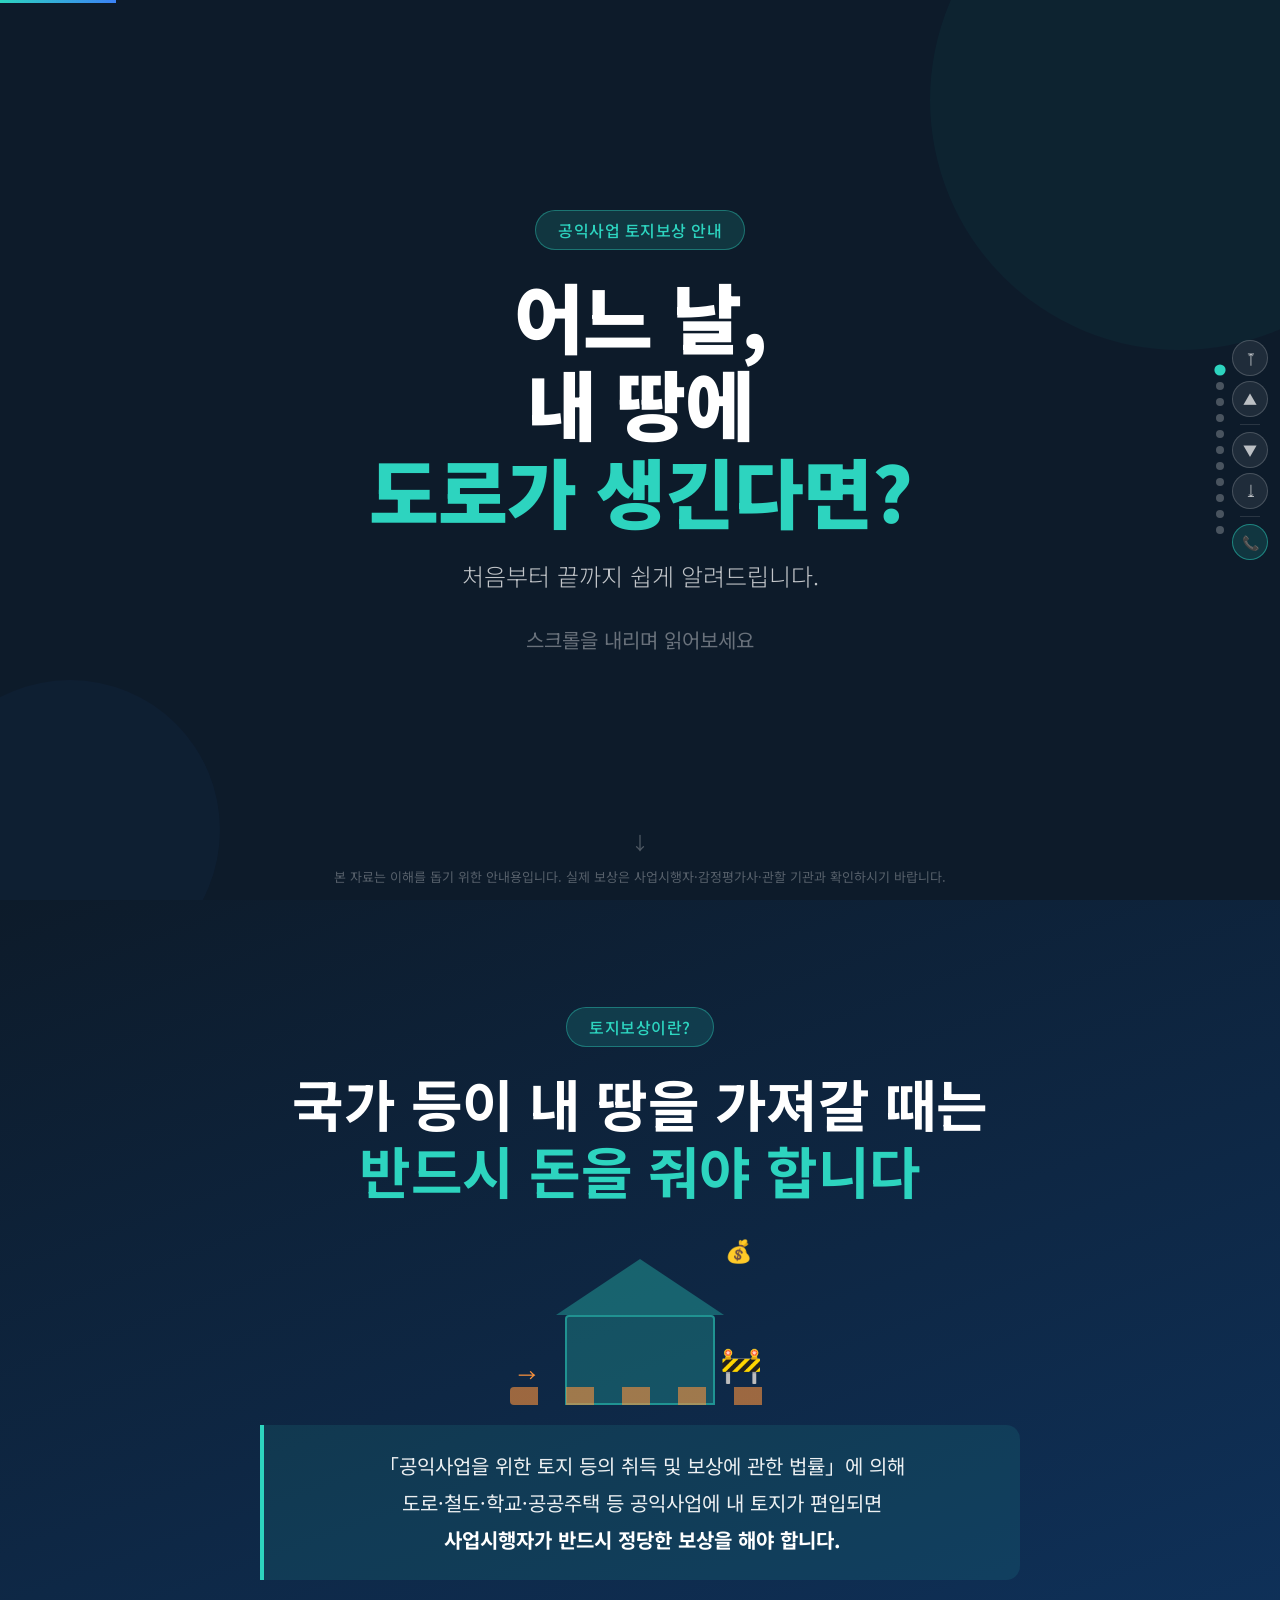
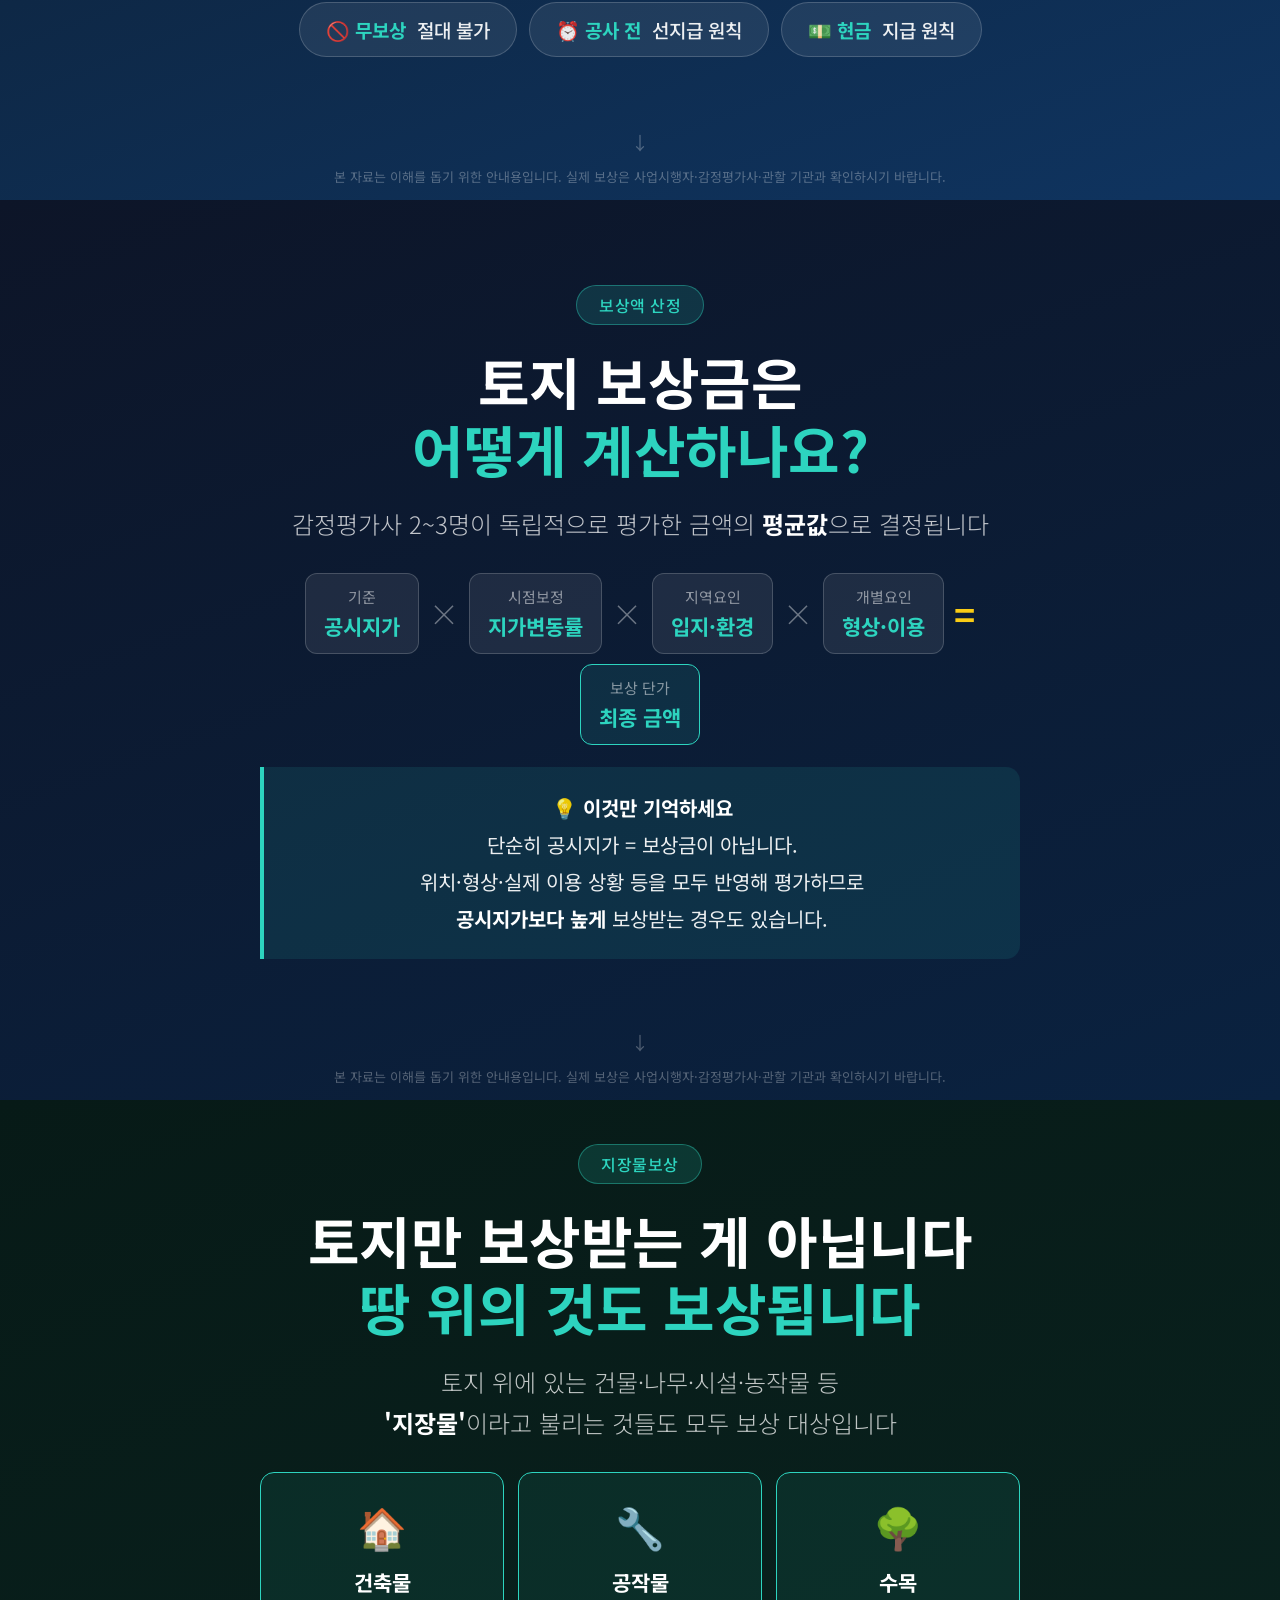
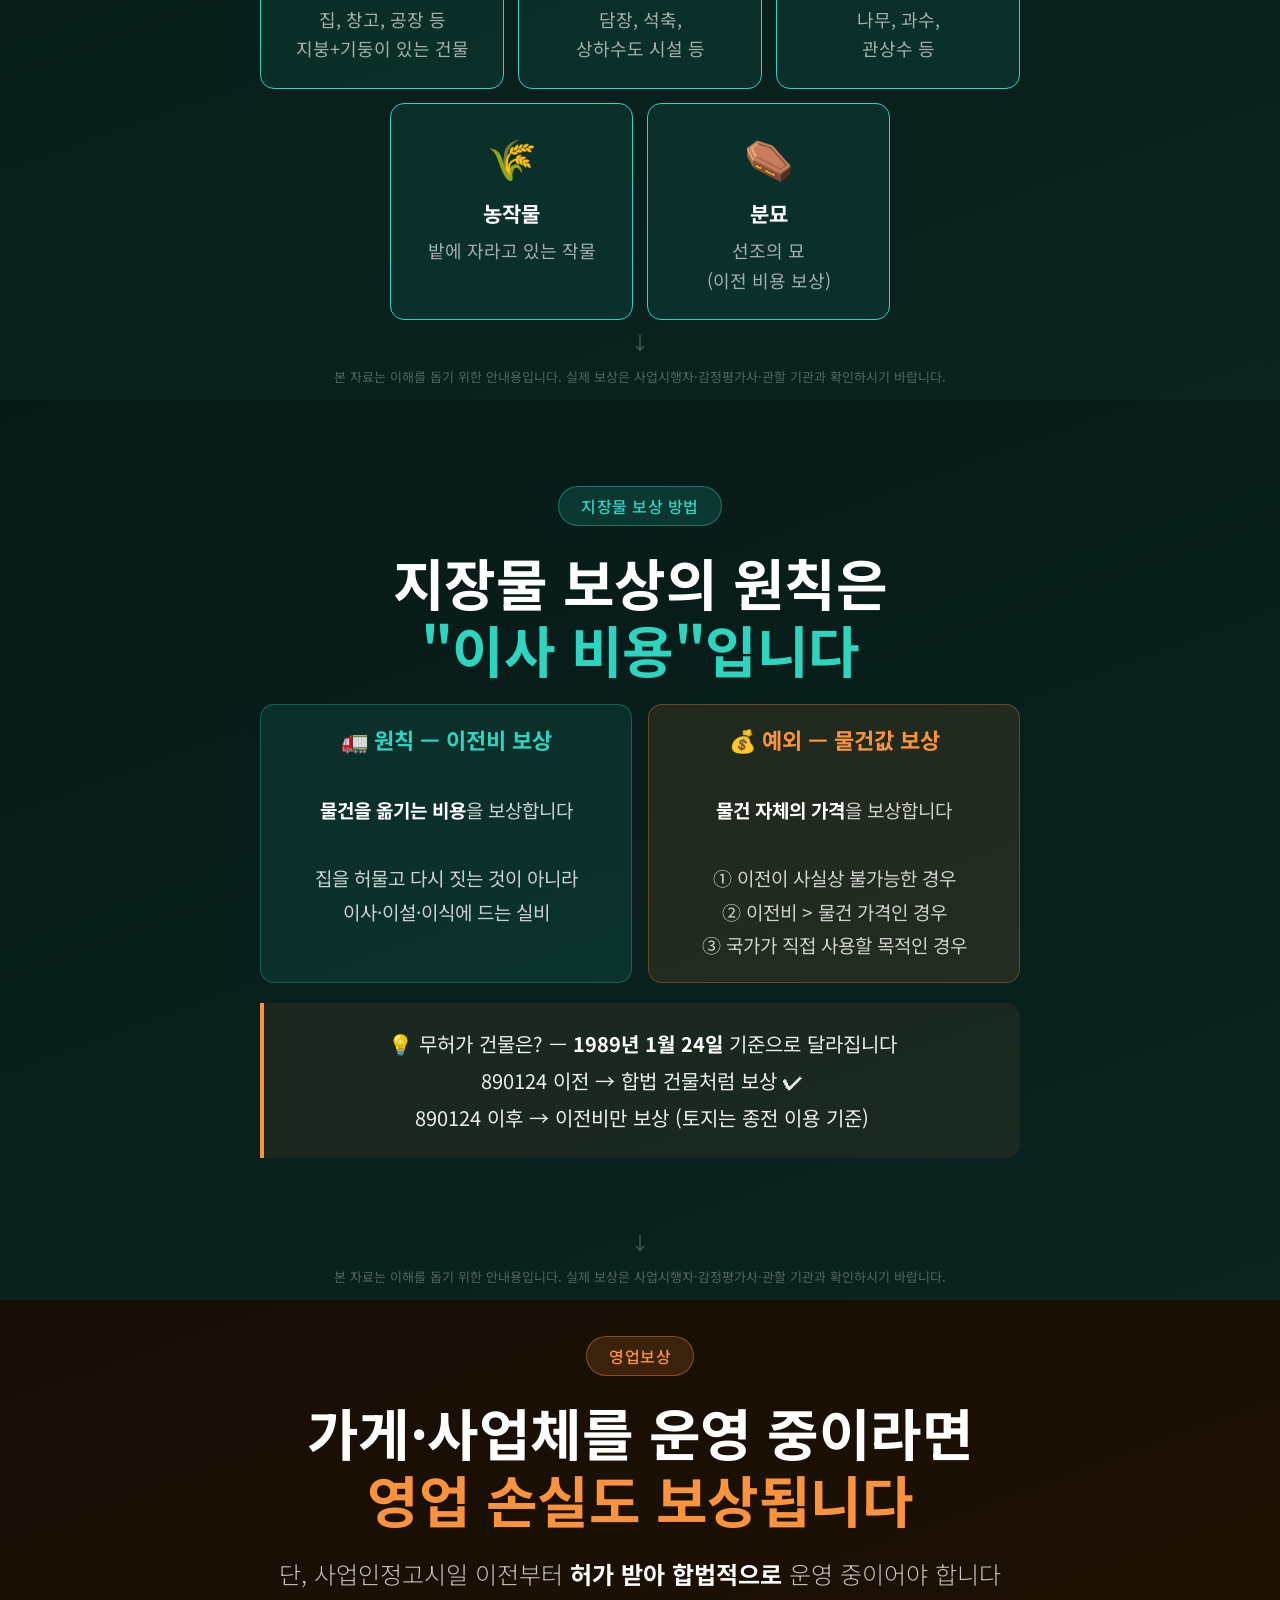
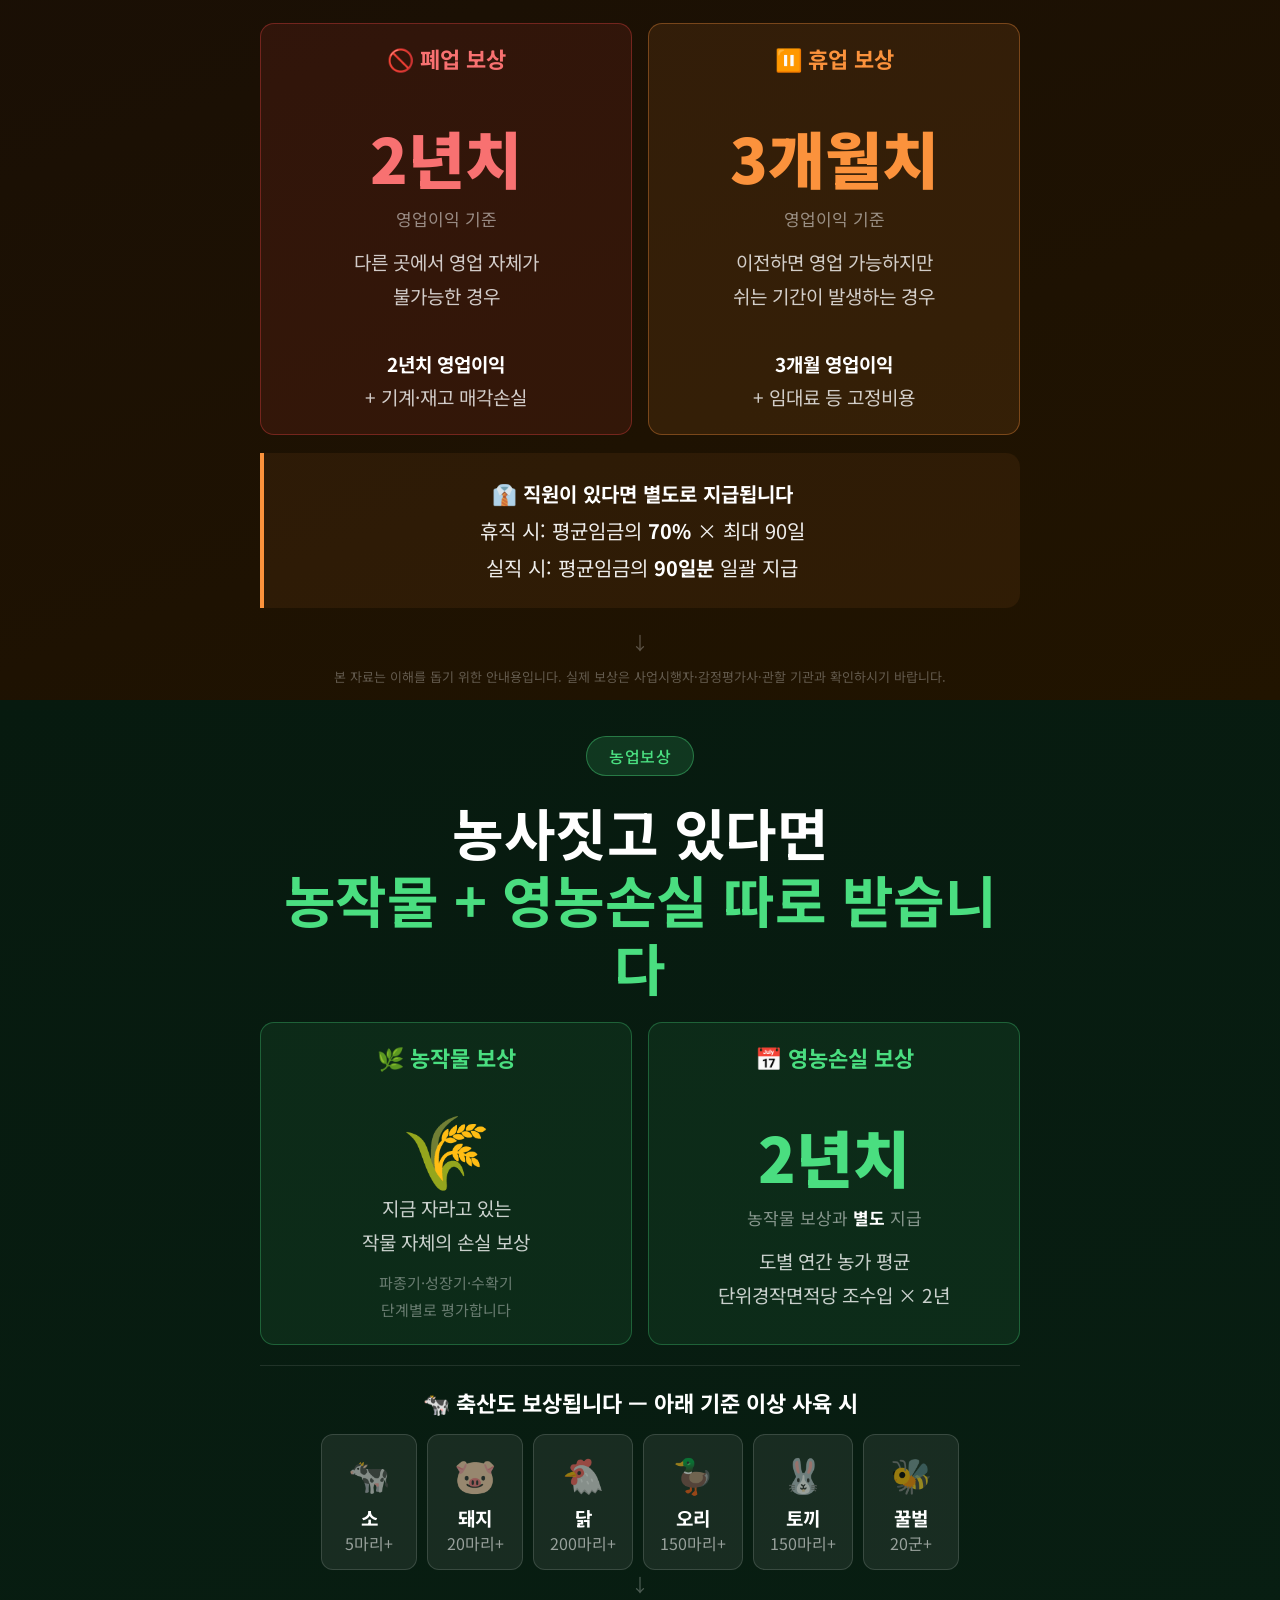
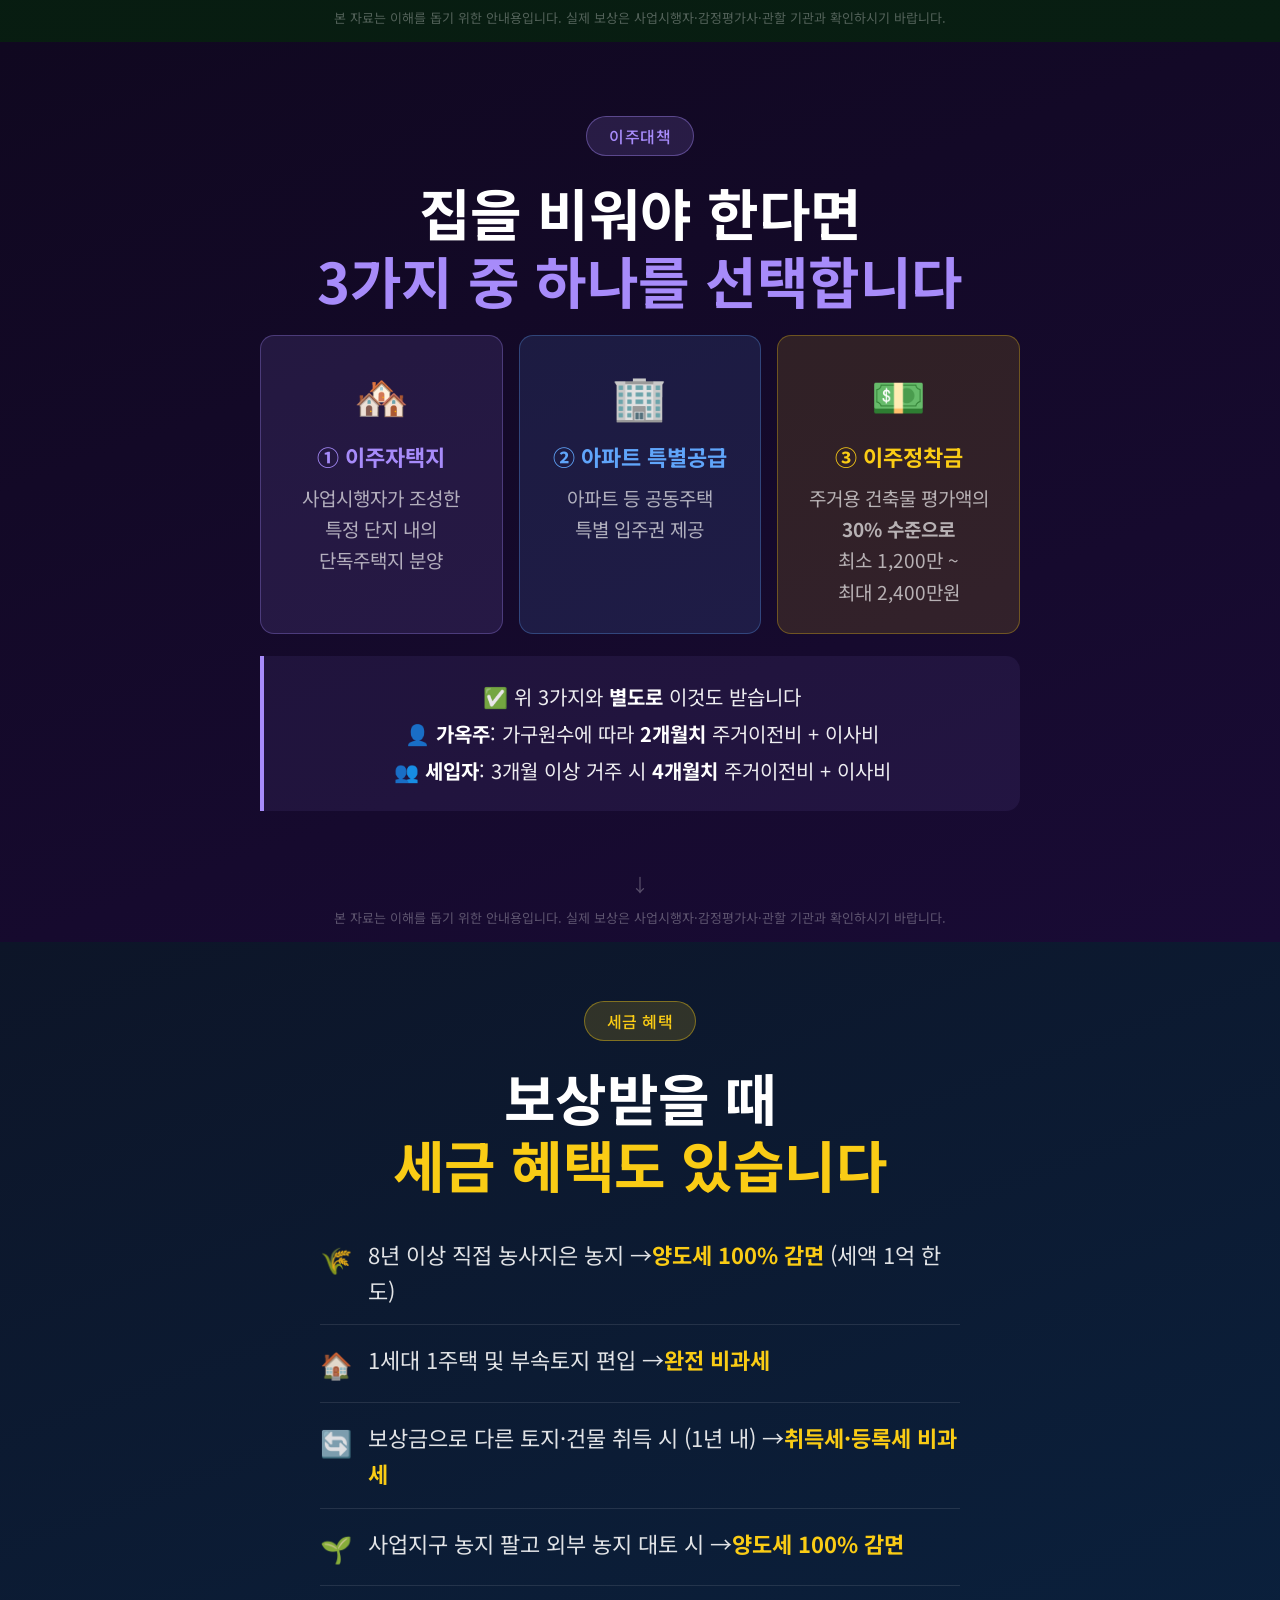
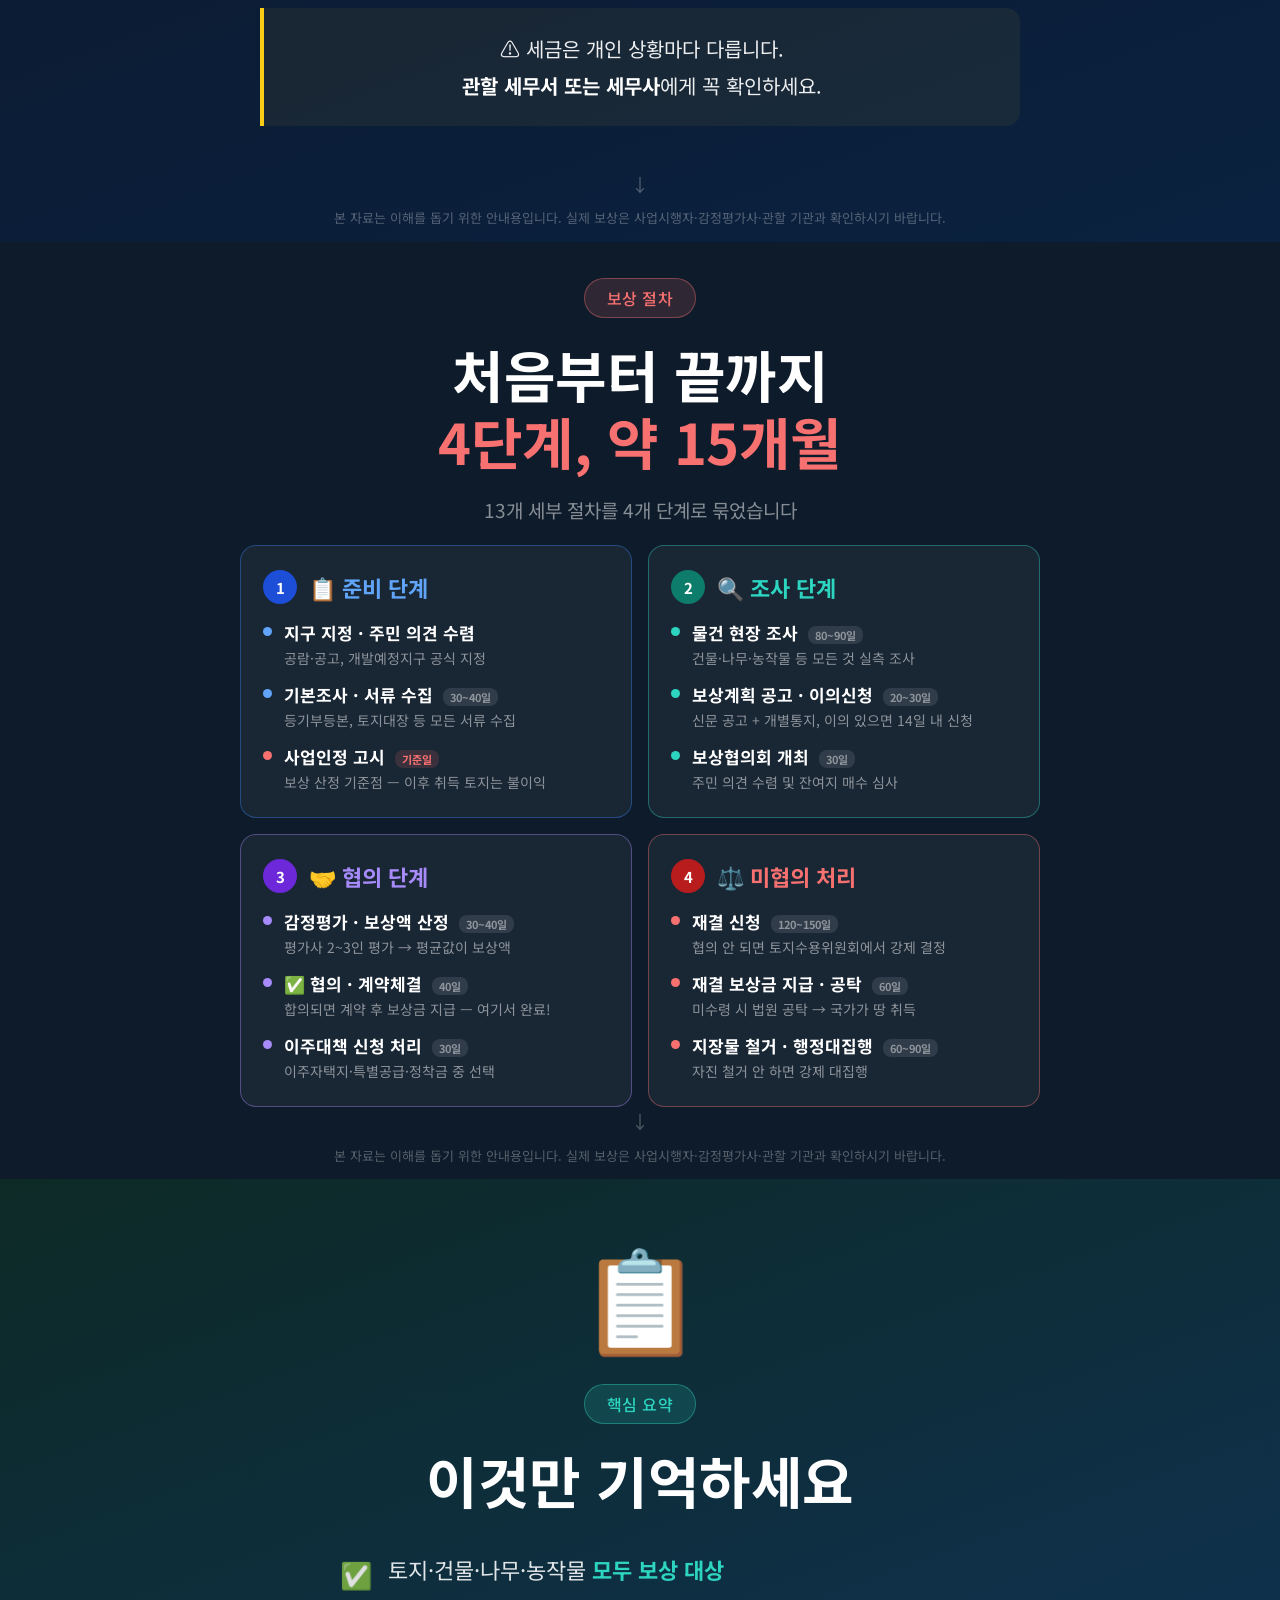
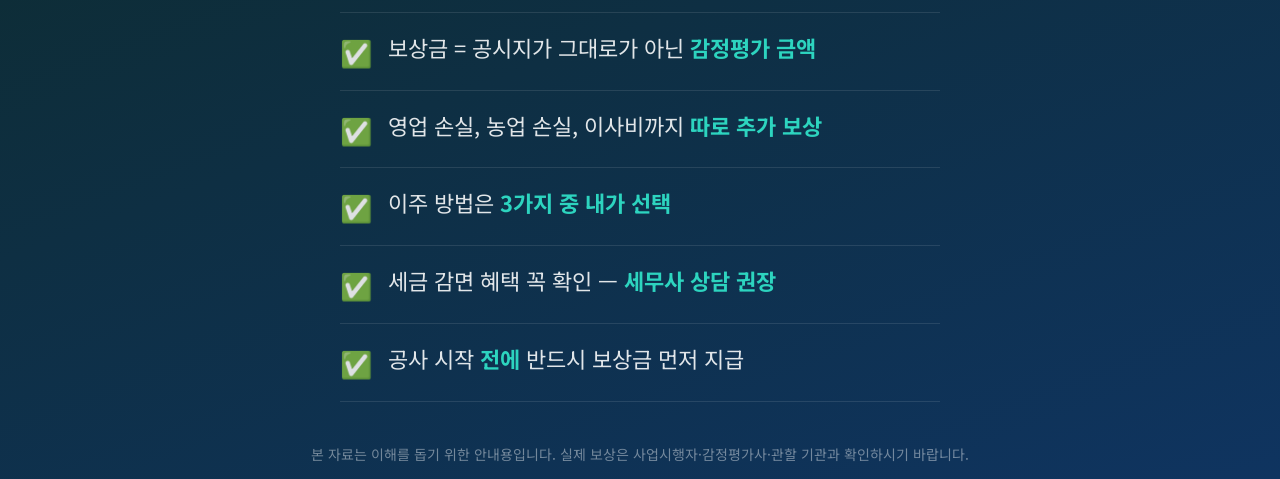
==== commit cd902582: "Update compensation.html" ====
--- a/compensation.html
+++ b/compensation.html
@@ -11,9 +11,16 @@
 body{font-family:'Noto Sans KR',sans-serif;background:#0D1B2A;color:#fff}
 
 #prog{position:fixed;top:0;left:0;height:3px;background:linear-gradient(90deg,#2DD4BF,#3B82F6);width:0%;z-index:999;transition:width .2s}
-#dots{position:fixed;right:18px;top:50%;transform:translateY(-50%);display:flex;flex-direction:column;gap:8px;z-index:998}
+#dots{position:fixed;right:56px;top:50%;transform:translateY(-50%);display:flex;flex-direction:column;gap:8px;z-index:998}
 .dot{width:8px;height:8px;border-radius:50%;background:rgba(255,255,255,.25);cursor:pointer;transition:.3s}
 .dot.on{background:#2DD4BF;transform:scale(1.4)}
+
+#nav-btns{position:fixed;right:12px;top:50%;transform:translateY(-50%);display:flex;flex-direction:column;align-items:center;gap:5px;z-index:999}
+.nav-btn{width:36px;height:36px;border-radius:50%;background:rgba(255,255,255,.08);border:1px solid rgba(255,255,255,.18);color:rgba(255,255,255,.7);font-size:14px;display:flex;align-items:center;justify-content:center;cursor:pointer;transition:.2s;user-select:none}
+.nav-btn:hover{background:rgba(45,212,191,.25);border-color:#2DD4BF;color:#fff}
+.nav-sep{height:1px;width:20px;background:rgba(255,255,255,.12);margin:2px 0}
+.nav-contact{background:rgba(45,212,191,.15);border-color:rgba(45,212,191,.5);color:#2DD4BF}
+.nav-contact:hover{background:rgba(45,212,191,.35);color:#fff}
 
 .slide{scroll-snap-align:start;min-height:100vh;display:flex;flex-direction:column;align-items:center;justify-content:center;padding:36px 24px 72px;position:relative;overflow:hidden}
 .s-dark{background:#0D1B2A}
@@ -133,6 +140,15 @@
 <body>
 <div id="prog"></div>
 <div id="dots"></div>
+<div id="nav-btns">
+  <div class="nav-btn" id="btn-top" title="맨 위로">⤒</div>
+  <div class="nav-btn" id="btn-up" title="이전">▲</div>
+  <div class="nav-sep"></div>
+  <div class="nav-btn" id="btn-down" title="다음">▼</div>
+  <div class="nav-btn" id="btn-bot" title="맨 아래로">⤓</div>
+  <div class="nav-sep"></div>
+  <div class="nav-btn nav-contact" id="btn-contact" title="연락처">📞</div>
+</div>
 
 <!-- ===== 0: 인트로 ===== -->
 <div class="slide s-dark" data-slide="0">
@@ -369,10 +385,10 @@
     <div class="badge badge-yellow">세금 혜택</div>
     <h2 class="slide-title">보상받을 때<br><span class="highlight-y">세금 혜택도 있습니다</span></h2>
     <ul class="checklist" style="max-width:640px;margin:0 auto">
-      <li><span class="ck">🌾</span><div>8년 이상 직접 농사지은 농지 → <strong style="color:#FACC15">양도세 100% 감면</strong> (세액 1억 한도)</div></li>
-      <li><span class="ck">🏠</span><div>1세대 1주택 및 부속토지 편입 → <strong style="color:#FACC15">완전 비과세</strong></div></li>
-      <li><span class="ck">🔄</span><div>보상금으로 다른 토지·건물 취득 시 (1년 내) → <strong style="color:#FACC15">취득세·등록세 비과세</strong></div></li>
-      <li><span class="ck">🌱</span><div>사업지구 농지 팔고 외부 농지 대토 시 → <strong style="color:#FACC15">양도세 100% 감면</strong></div></li>
+      <li><span class="ck">🌾</span><div>8년 이상 직접 농사지은 농지 →<strong style="color:#FACC15">양도세 100% 감면</strong> (세액 1억 한도)</div></li>
+      <li><span class="ck">🏠</span><div>1세대 1주택 및 부속토지 편입 →<strong style="color:#FACC15">완전 비과세</strong></div></li>
+      <li><span class="ck">🔄</span><div>보상금으로 다른 토지·건물 취득 시 (1년 내) →<strong style="color:#FACC15">취득세·등록세 비과세</strong></div></li>
+      <li><span class="ck">🌱</span><div>사업지구 농지 팔고 외부 농지 대토 시 →<strong style="color:#FACC15">양도세 100% 감면</strong></div></li>
     </ul>
     <div class="callout" style="border-color:#FACC15;background:rgba(250,204,21,.06);margin-top:22px">
       <p>⚠️ 세금은 개인 상황마다 다릅니다.<br><strong>관할 세무서 또는 세무사</strong>에게 꼭 확인하세요.</p>
@@ -447,7 +463,7 @@
     <div style="font-size:clamp(60px,10vw,100px);margin-bottom:18px">📋</div>
     <div class="badge">핵심 요약</div>
     <h2 class="slide-title">이것만 기억하세요</h2>
-    <ul class="checklist" style="max-width:640px;margin:0 auto">
+    <ul class="checklist" style="max-width:600px;margin:0 auto">
       <li><span class="ck">✅</span><div>토지·건물·나무·농작물 <strong style="color:#2DD4BF">모두 보상 대상</strong></div></li>
       <li><span class="ck">✅</span><div>보상금 = 공시지가 그대로가 아닌 <strong style="color:#2DD4BF">감정평가 금액</strong></div></li>
       <li><span class="ck">✅</span><div>영업 손실, 농업 손실, 이사비까지 <strong style="color:#2DD4BF">따로 추가 보상</strong></div></li>
@@ -465,8 +481,31 @@
 const prog=document.getElementById('prog');
 slides.forEach((_,i)=>{const d=document.createElement('div');d.className='dot'+(i===0?' on':'');d.onclick=()=>slides[i].scrollIntoView({behavior:'smooth'});dotsEl.appendChild(d);});
 const dots=document.querySelectorAll('.dot');
-const obs=new IntersectionObserver(entries=>{entries.forEach(e=>{if(e.isIntersecting){const i=[...slides].indexOf(e.target);dots.forEach((d,j)=>d.classList.toggle('on',j===i));prog.style.width=((i+1)/slides.length*100)+'%';}});},{threshold:.5});
+let cur=0;
+const obs=new IntersectionObserver(entries=>{entries.forEach(e=>{if(e.isIntersecting){const i=[...slides].indexOf(e.target);cur=i;dots.forEach((d,j)=>d.classList.toggle('on',j===i));prog.style.width=((i+1)/slides.length*100)+'%';}});},{threshold:.5});
 slides.forEach(s=>obs.observe(s));
+
+document.getElementById('btn-top').onclick=()=>slides[0].scrollIntoView({behavior:'smooth'});
+document.getElementById('btn-bot').onclick=()=>slides[slides.length-1].scrollIntoView({behavior:'smooth'});
+document.getElementById('btn-up').onclick=()=>{if(cur>0)slides[cur-1].scrollIntoView({behavior:'smooth'})};
+document.getElementById('btn-down').onclick=()=>{if(cur<slides.length-1)slides[cur+1].scrollIntoView({behavior:'smooth'})};
+
+document.getElementById('btn-contact').onclick=()=>{
+  const existing=document.getElementById('contact-modal');
+  if(existing){existing.remove();return;}
+  const m=document.createElement('div');
+  m.id='contact-modal';
+  m.style.cssText='position:fixed;right:56px;bottom:80px;background:#1A2A3A;border:1px solid rgba(45,212,191,.4);border-radius:14px;padding:20px 24px;z-index:9999;min-width:220px;box-shadow:0 8px 32px rgba(0,0,0,.5)';
+  m.innerHTML=`
+    <div style="font-size:13px;color:#2DD4BF;font-weight:700;margin-bottom:14px;letter-spacing:.5px">📞 연락처</div>
+    <div style="font-size:14px;color:rgba(255,255,255,.5);margin-bottom:4px">대신토지보상 주식회사</div>
+    <a href="tel:01024610447" style="display:block;font-size:20px;font-weight:700;color:#fff;margin-bottom:4px;text-decoration:none">010-2461-0447</a>
+    <div style="font-size:14px;color:rgba(255,255,255,.45);margin-bottom:12px">사무실 043-266-0447</div>
+    <div style="font-size:13px;color:rgba(255,255,255,.4);line-height:1.6">충청북도 청주시 흥덕구<br>공단로 134, 비101호<br>(송정동, 세종테크노벨리)</div>
+    <div style="font-size:12px;color:rgba(255,255,255,.3);margin-top:10px">월~목 09:00~18:00 (금요일 제외)</div>
+    <div style="text-align:right;margin-top:12px"><span onclick="document.getElementById('contact-modal').remove()" style="font-size:12px;color:rgba(255,255,255,.35);cursor:pointer">닫기 ✕</span></div>`;
+  document.body.appendChild(m);
+};
 </script>
 </body>
 </html>
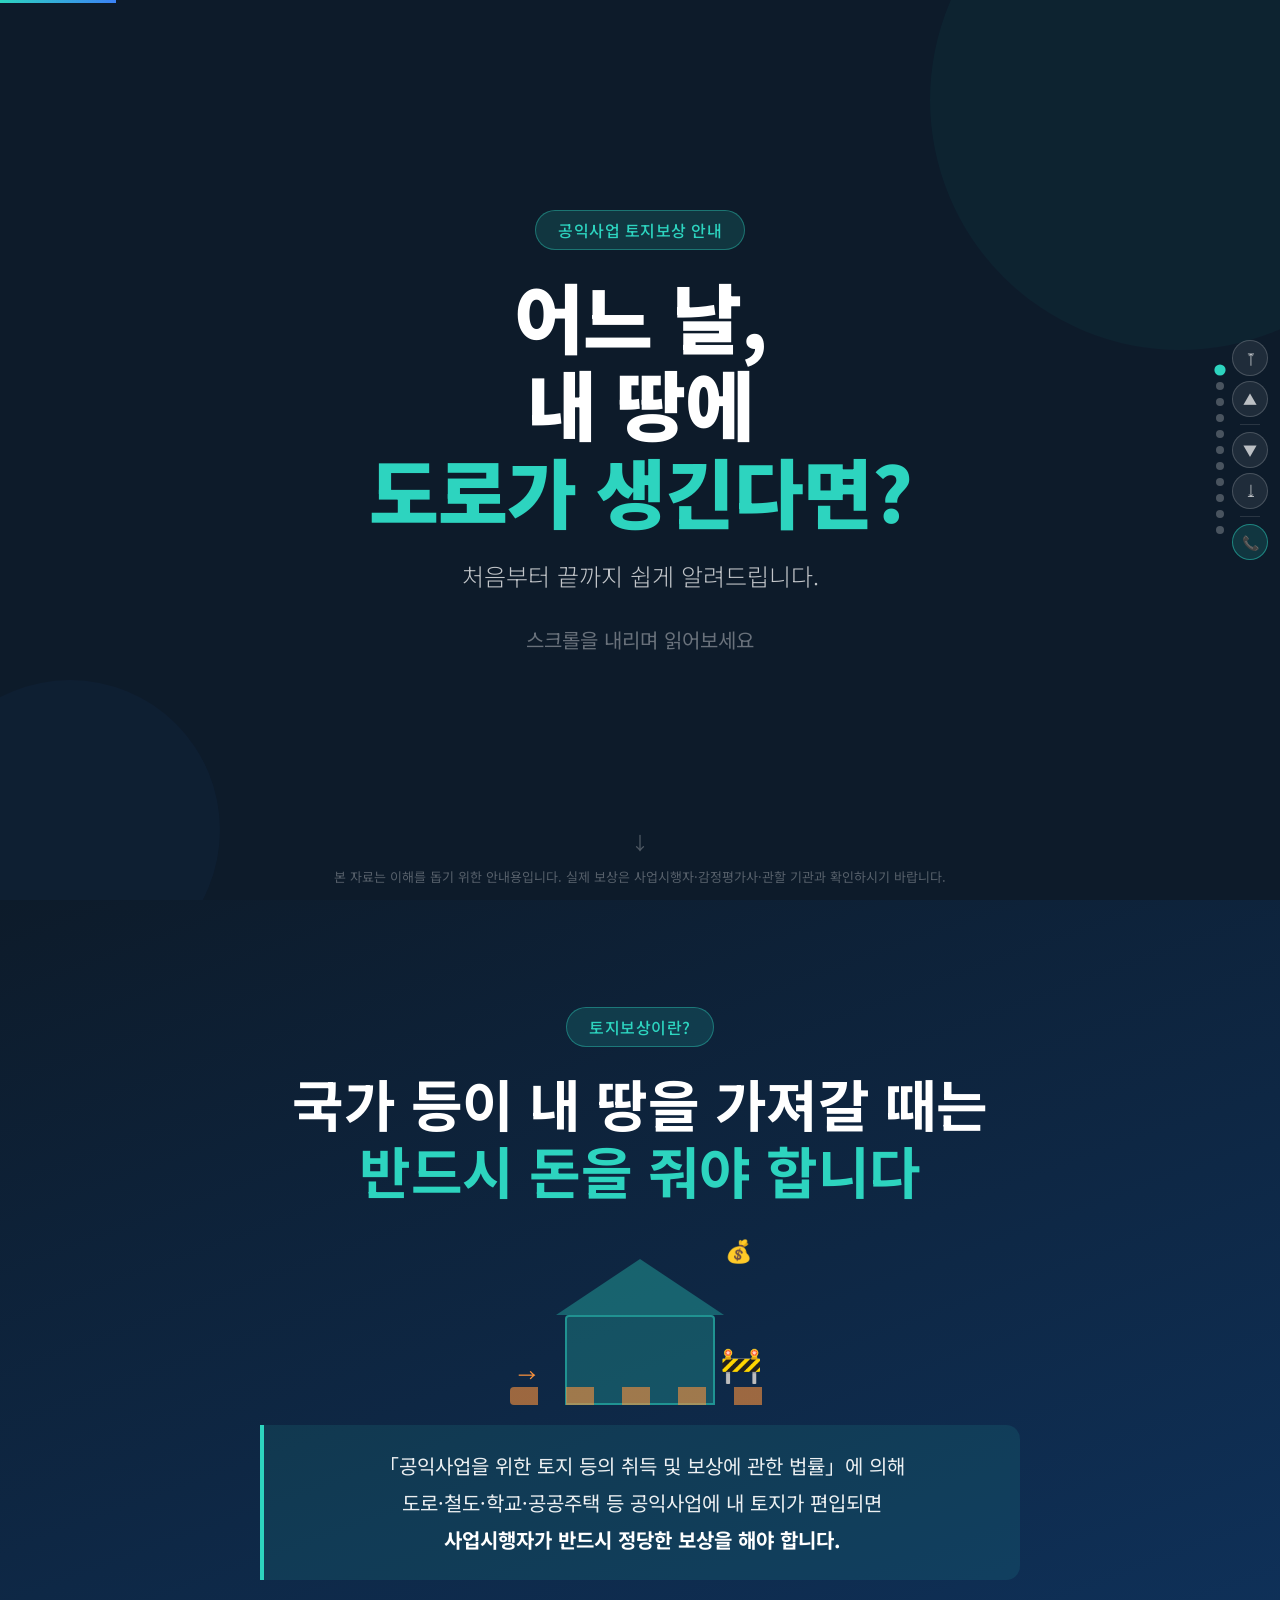
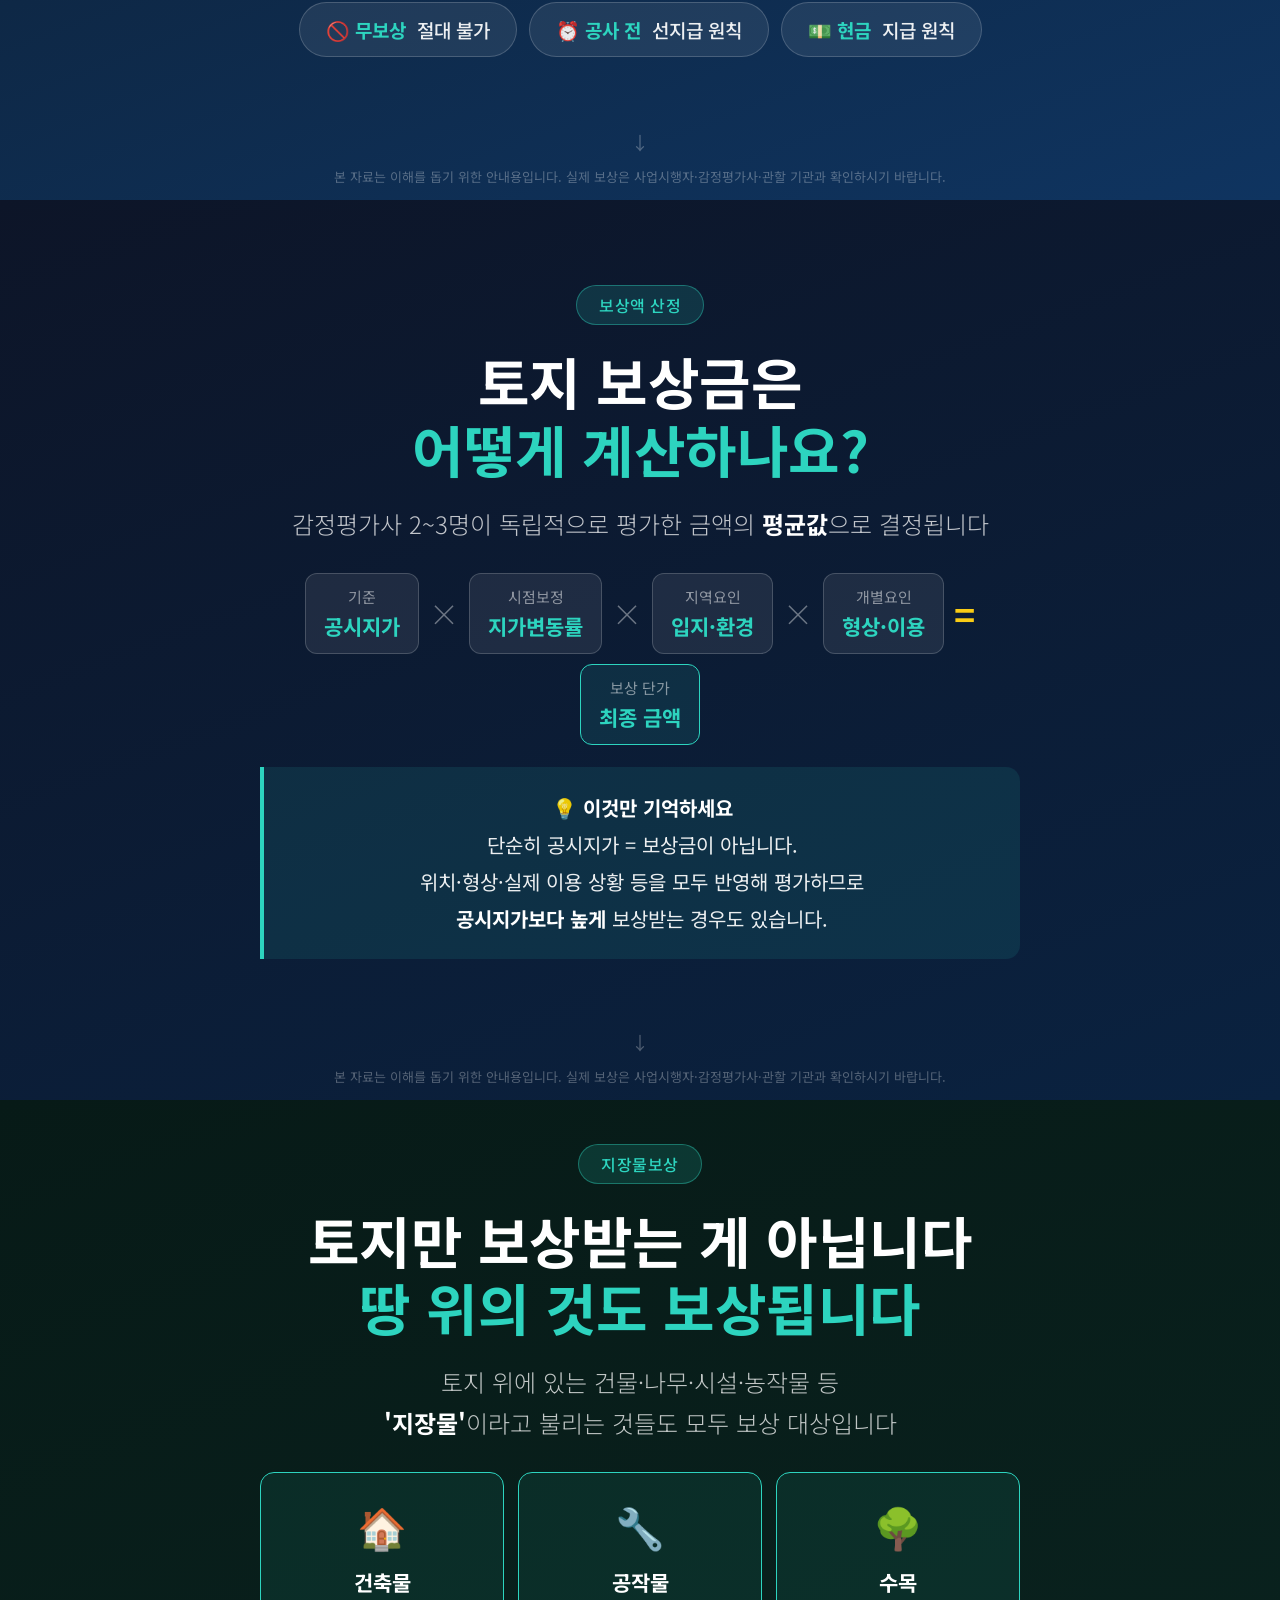
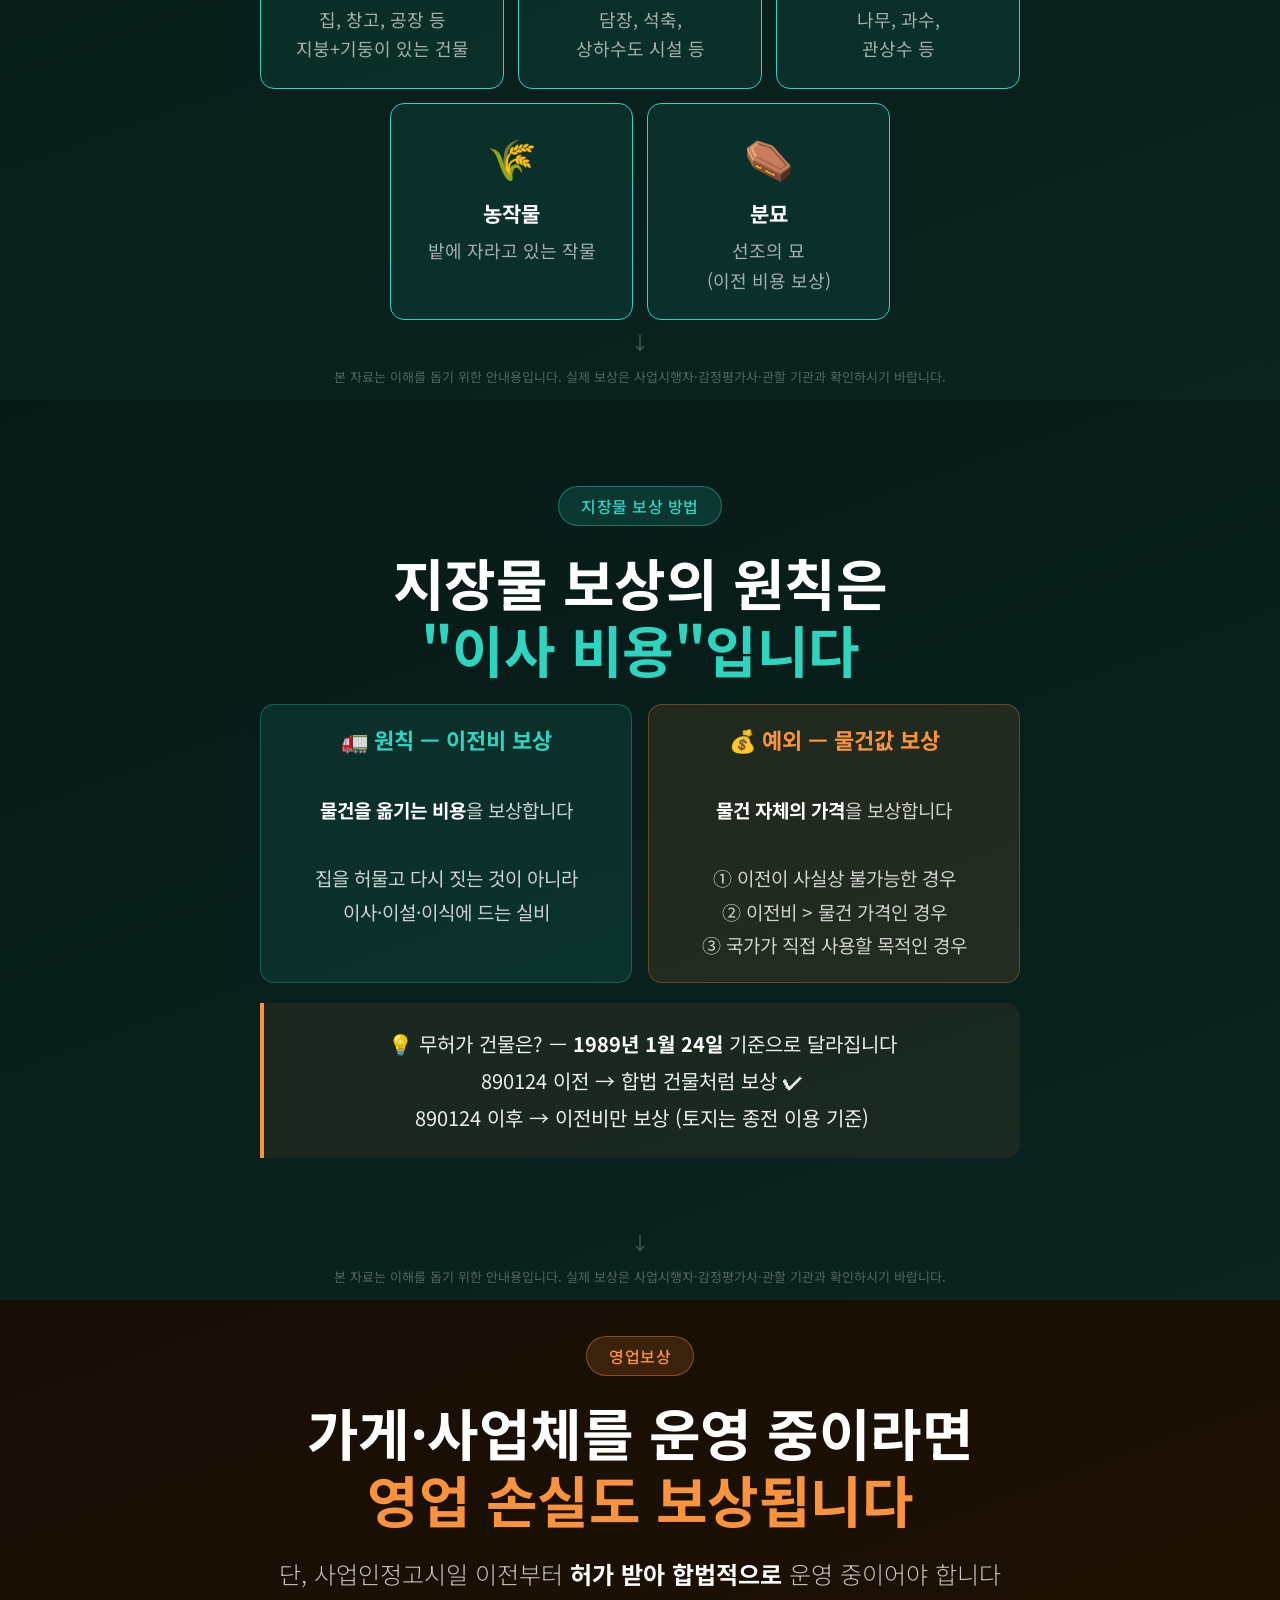
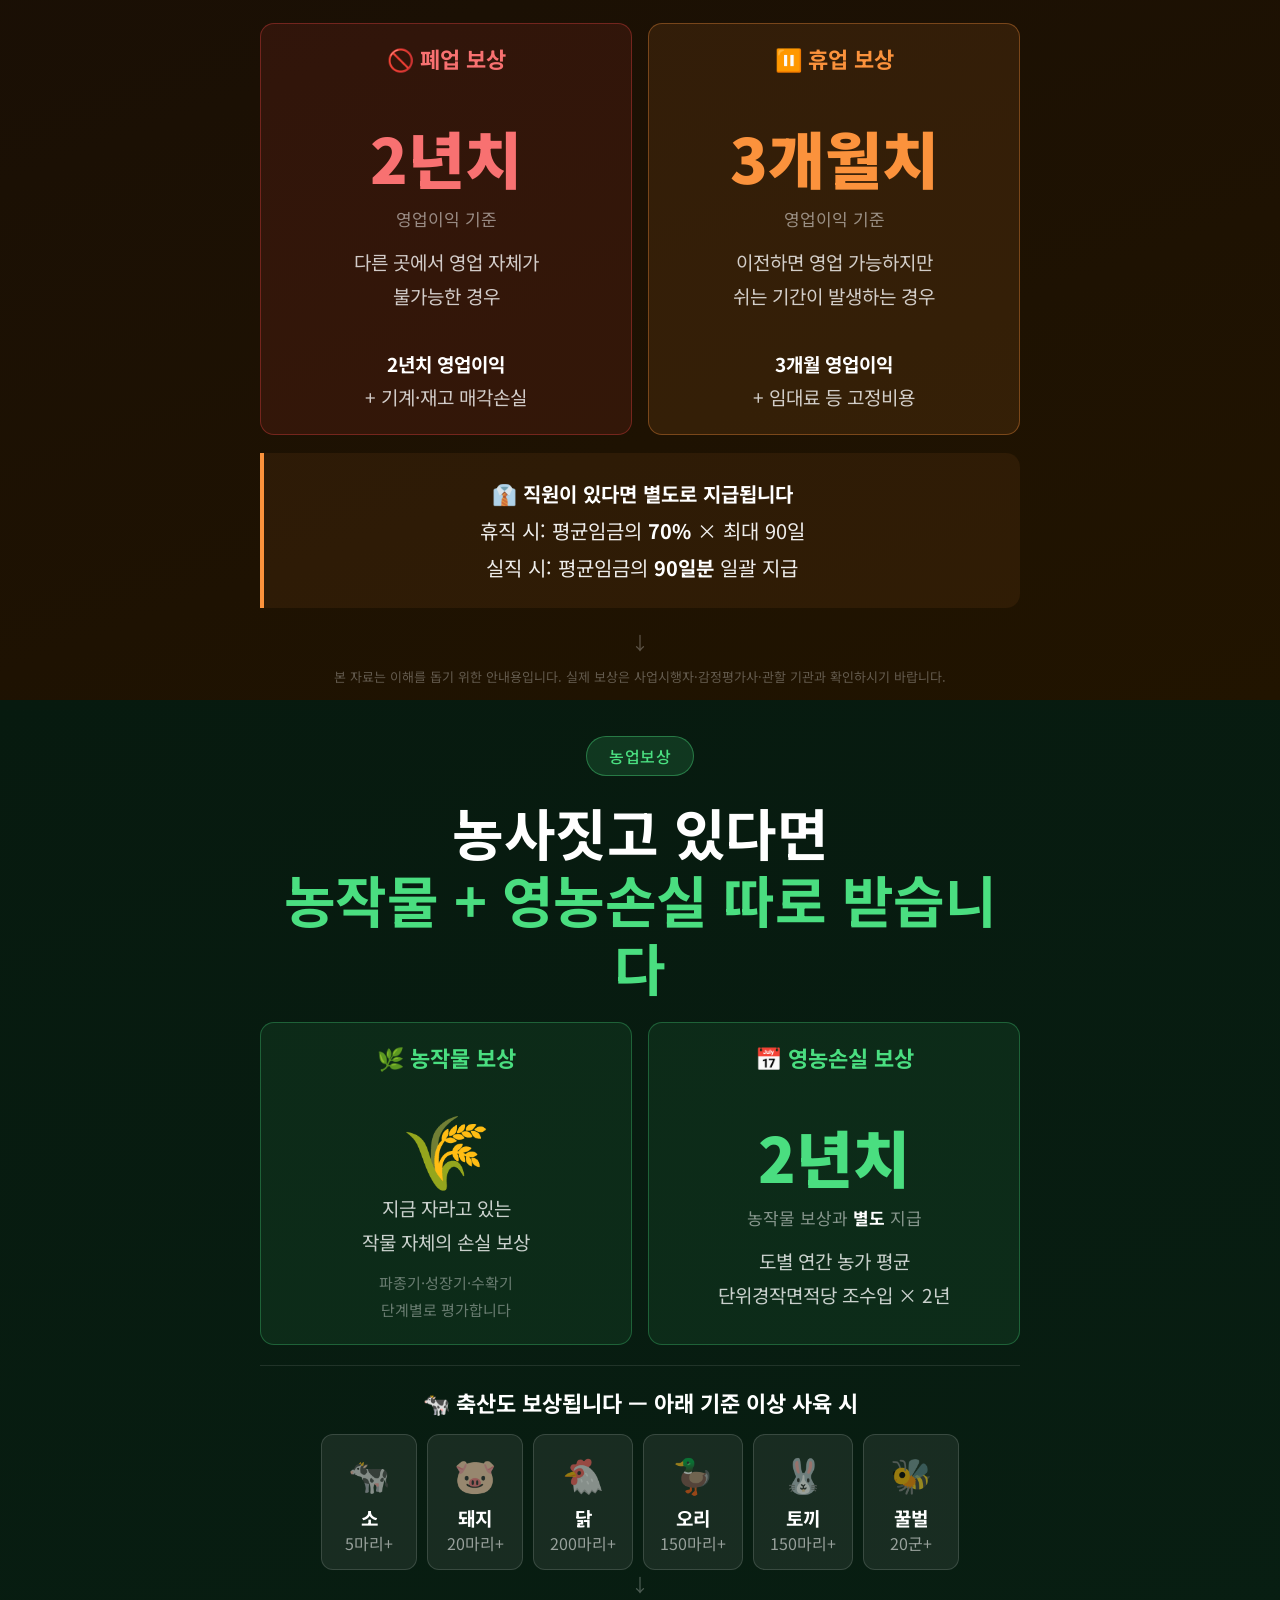
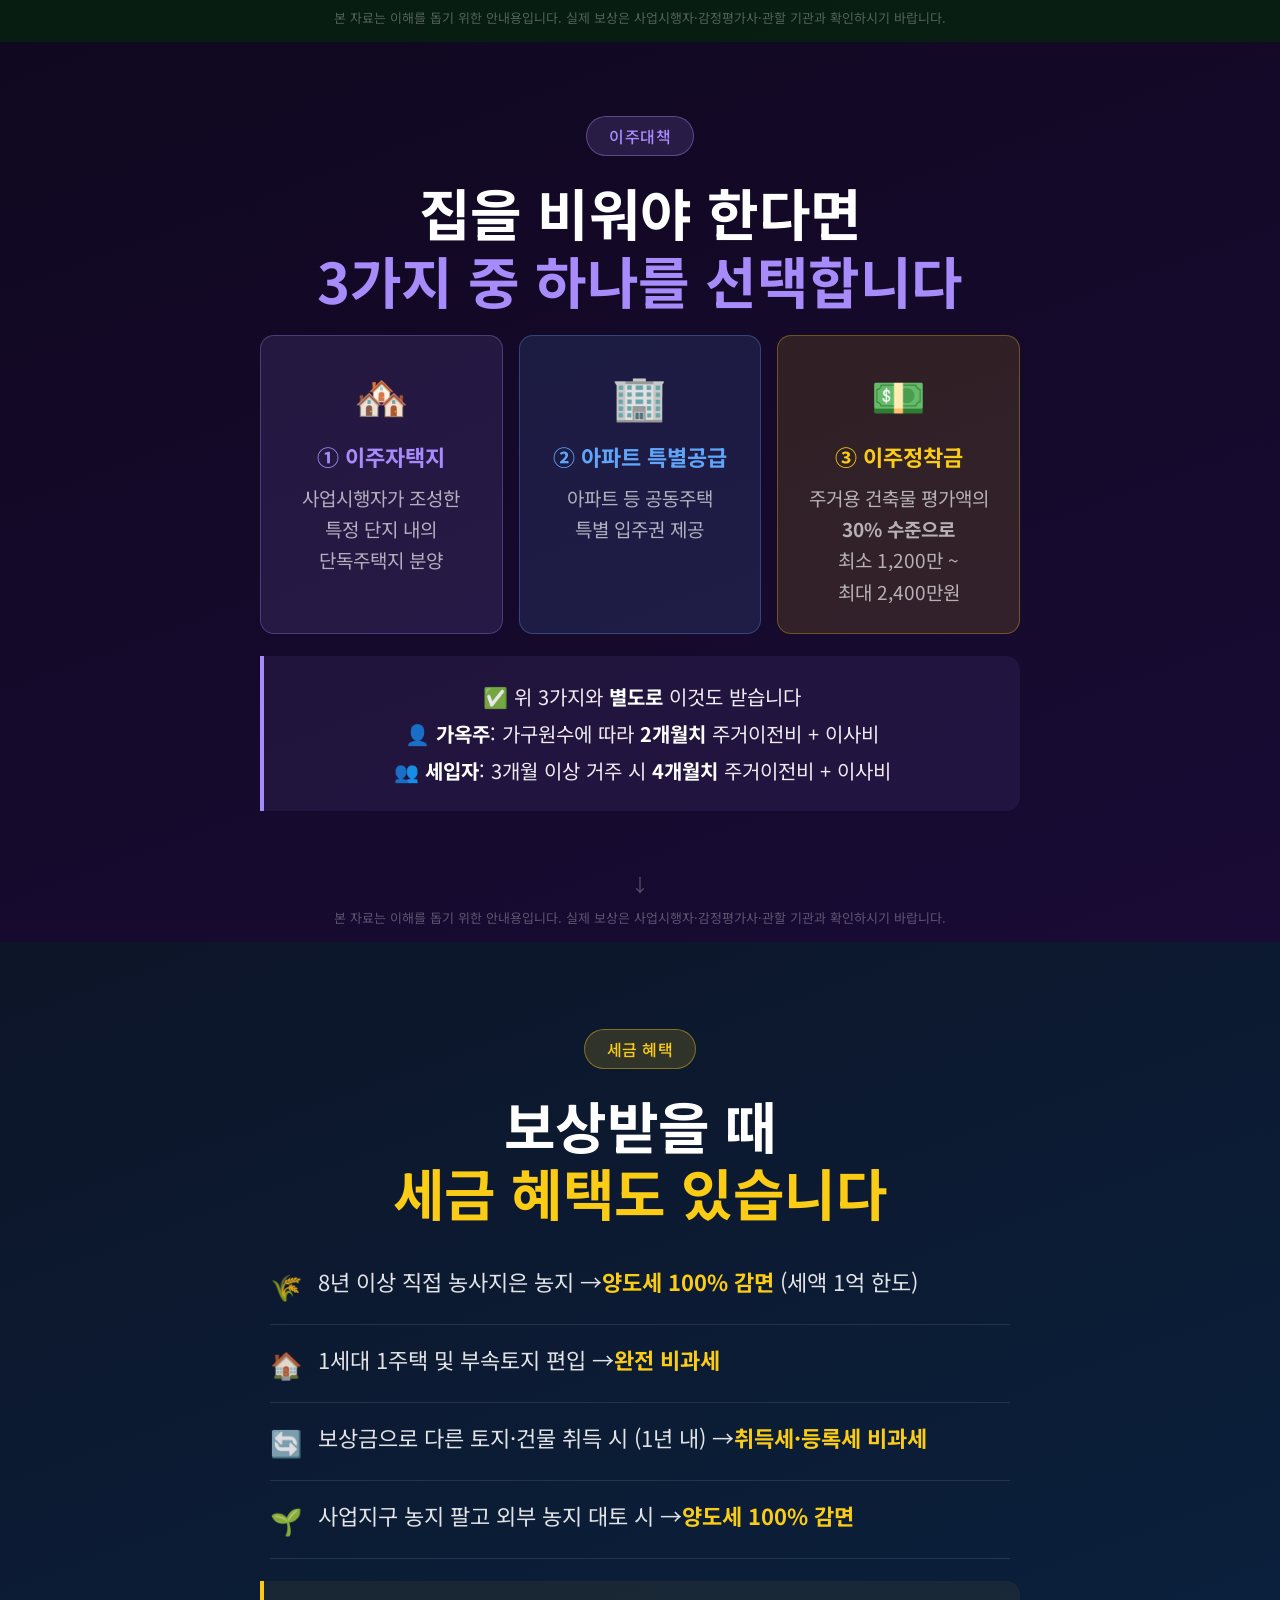
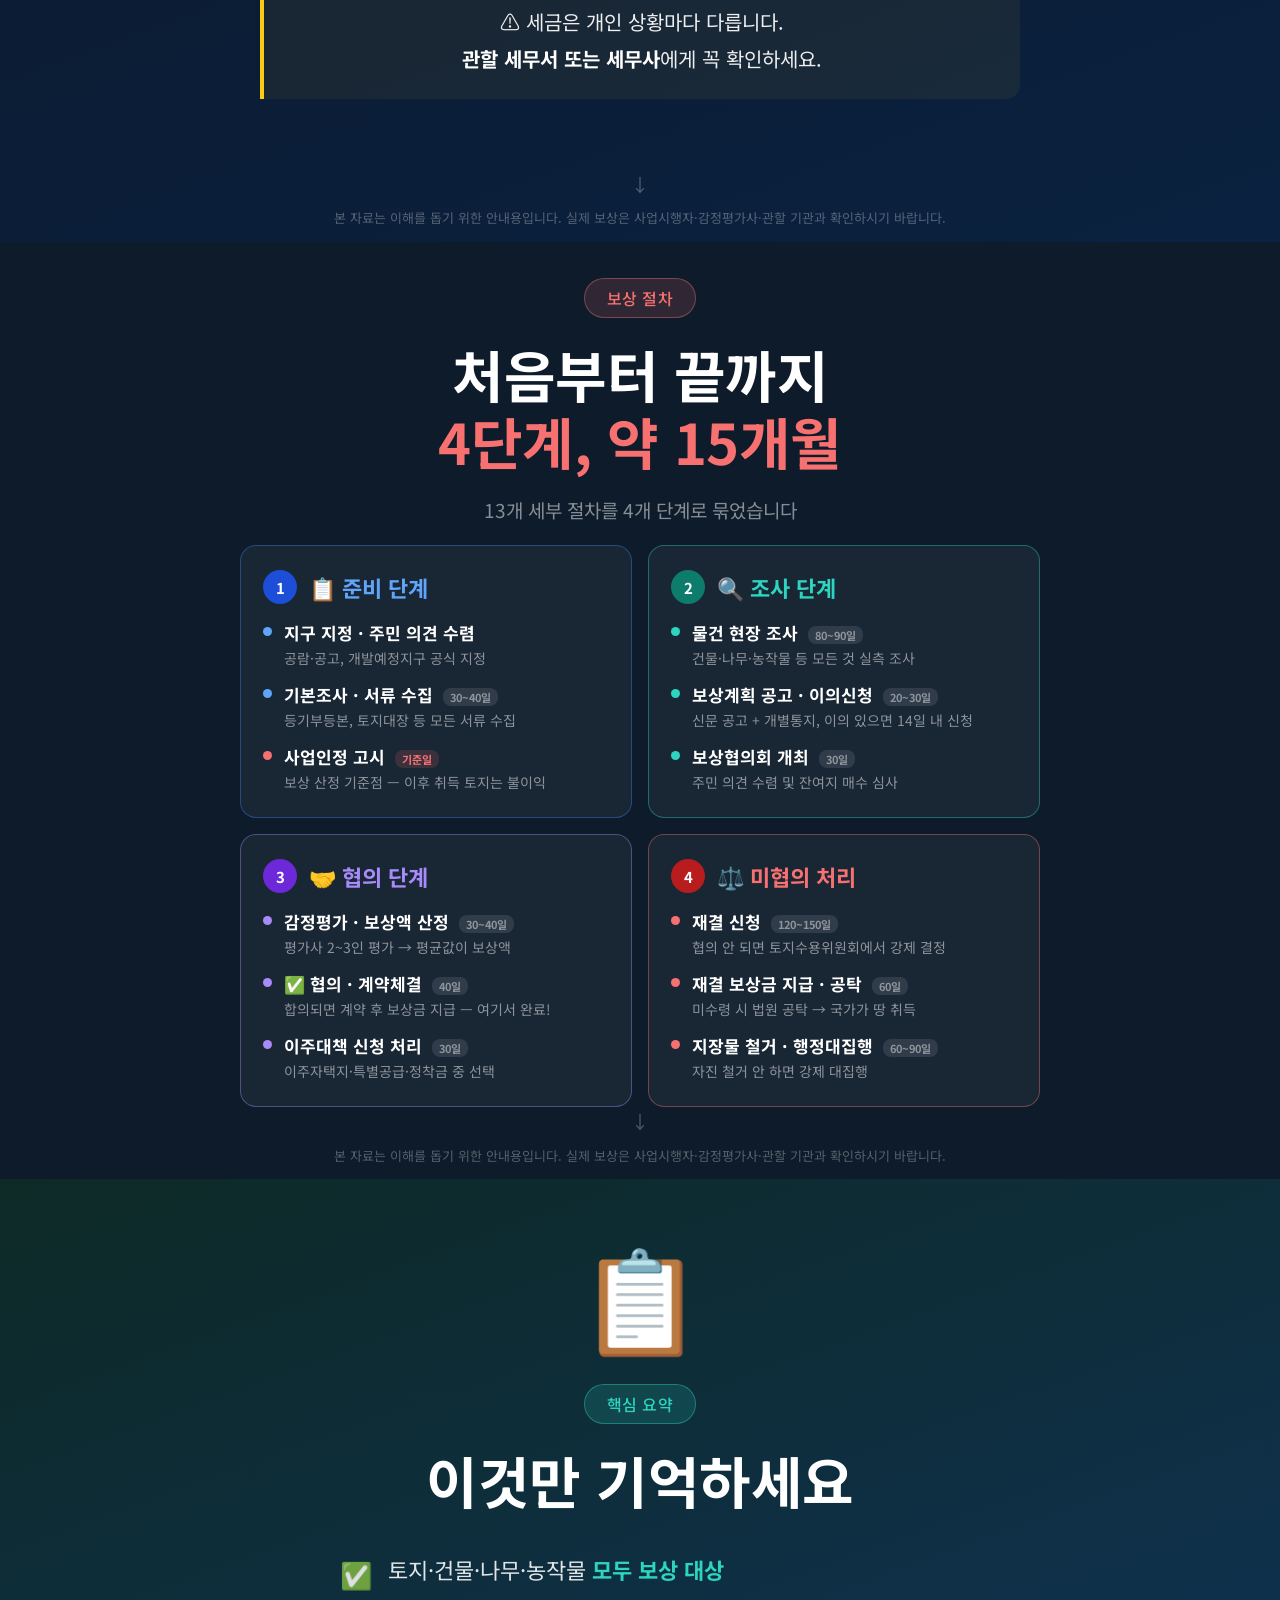
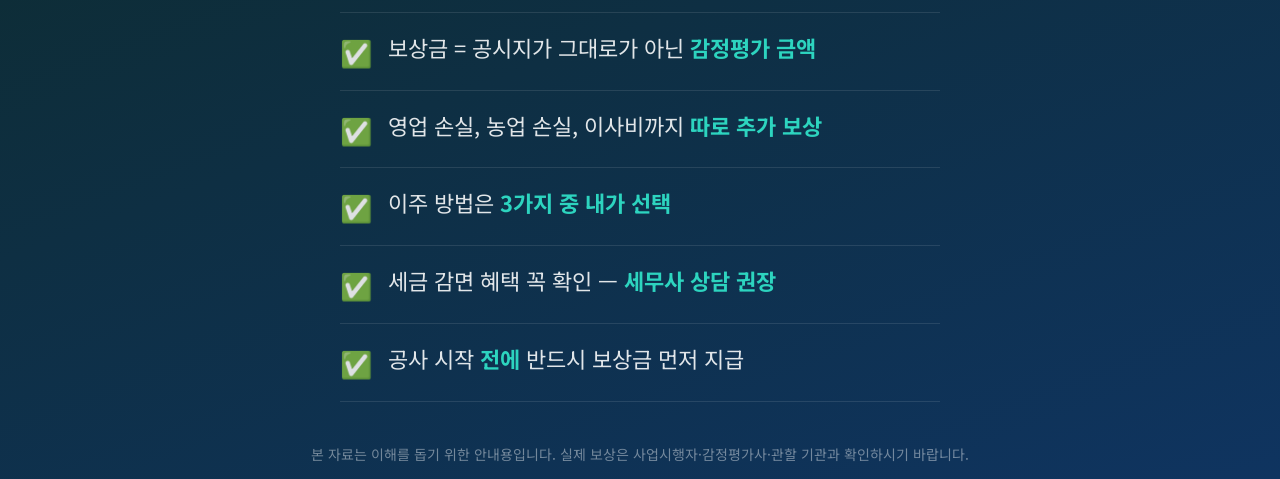
==== commit 2f7e46e7: "Update compensation.html" ====
--- a/compensation.html
+++ b/compensation.html
@@ -384,7 +384,7 @@
   <div class="content">
     <div class="badge badge-yellow">세금 혜택</div>
     <h2 class="slide-title">보상받을 때<br><span class="highlight-y">세금 혜택도 있습니다</span></h2>
-    <ul class="checklist" style="max-width:640px;margin:0 auto">
+    <ul class="checklist" style="max-width:740px;margin:0 auto">
       <li><span class="ck">🌾</span><div>8년 이상 직접 농사지은 농지 →<strong style="color:#FACC15">양도세 100% 감면</strong> (세액 1억 한도)</div></li>
       <li><span class="ck">🏠</span><div>1세대 1주택 및 부속토지 편입 →<strong style="color:#FACC15">완전 비과세</strong></div></li>
       <li><span class="ck">🔄</span><div>보상금으로 다른 토지·건물 취득 시 (1년 내) →<strong style="color:#FACC15">취득세·등록세 비과세</strong></div></li>
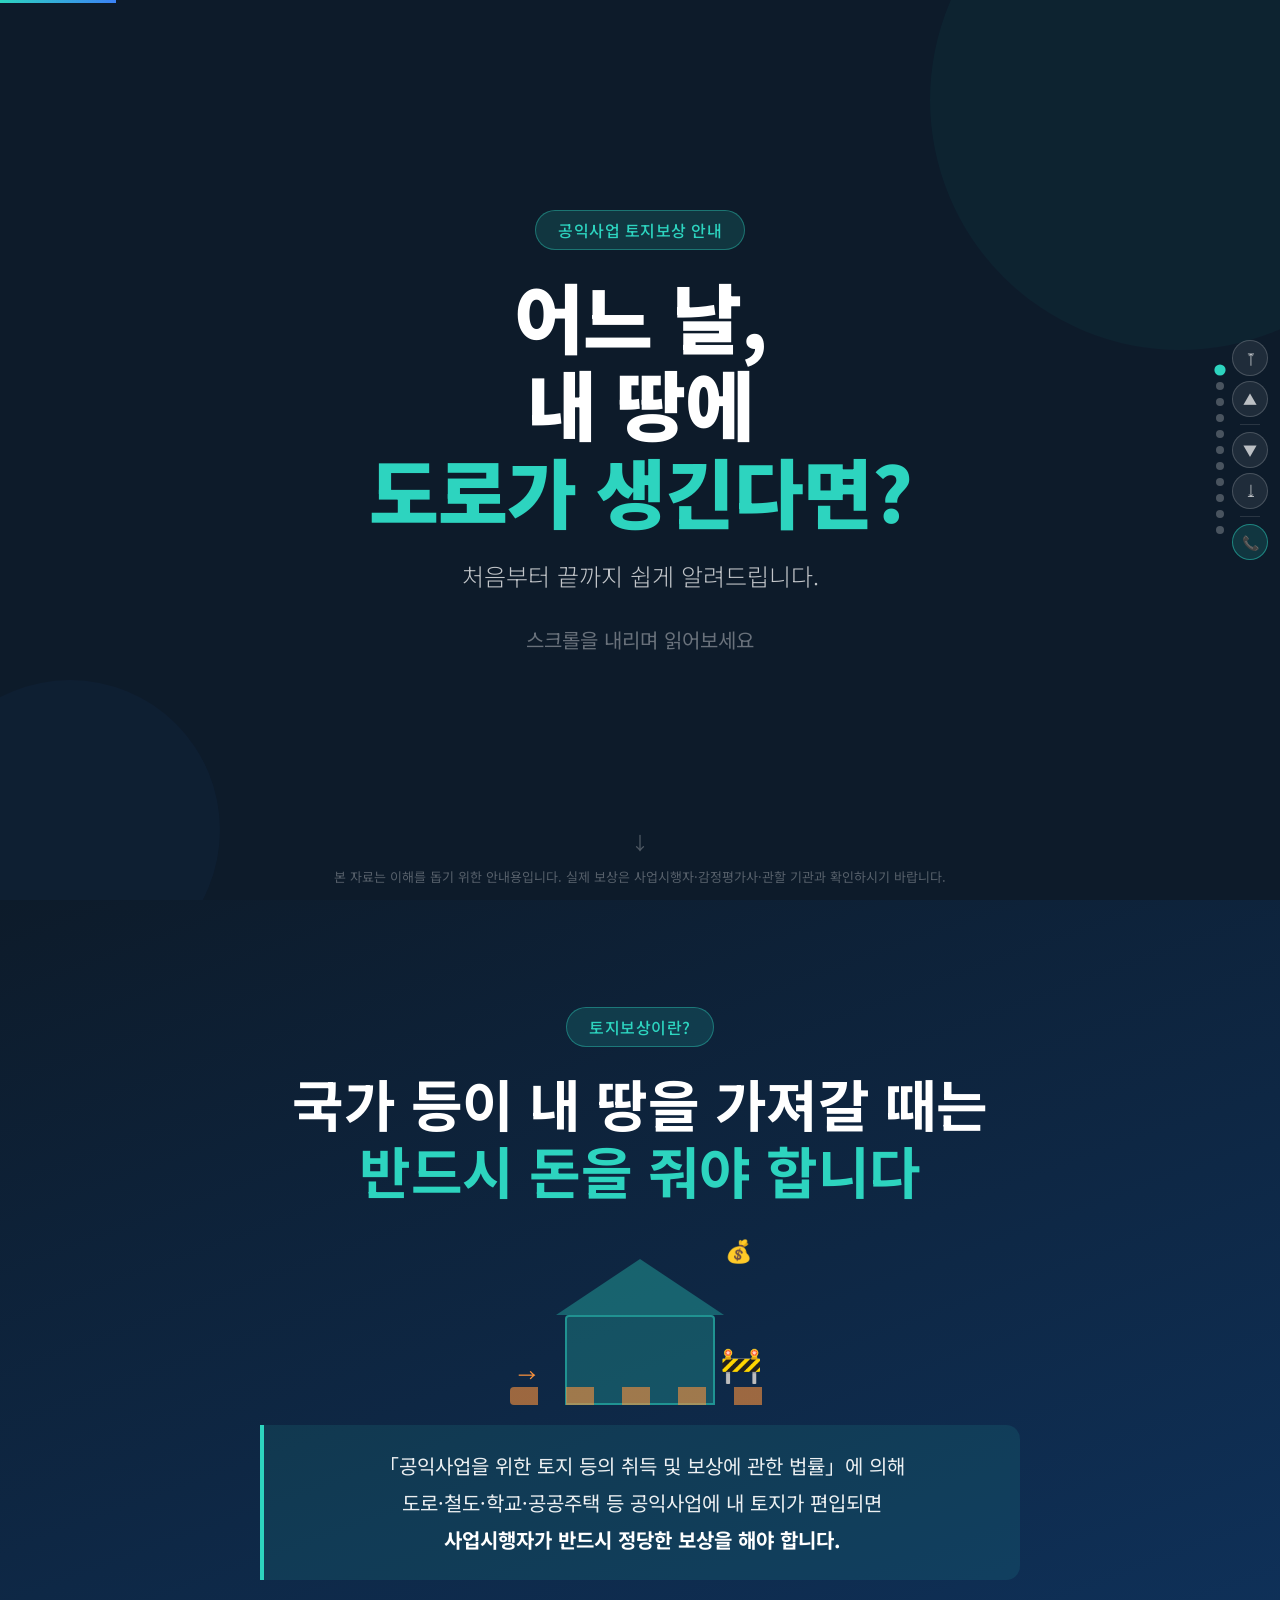
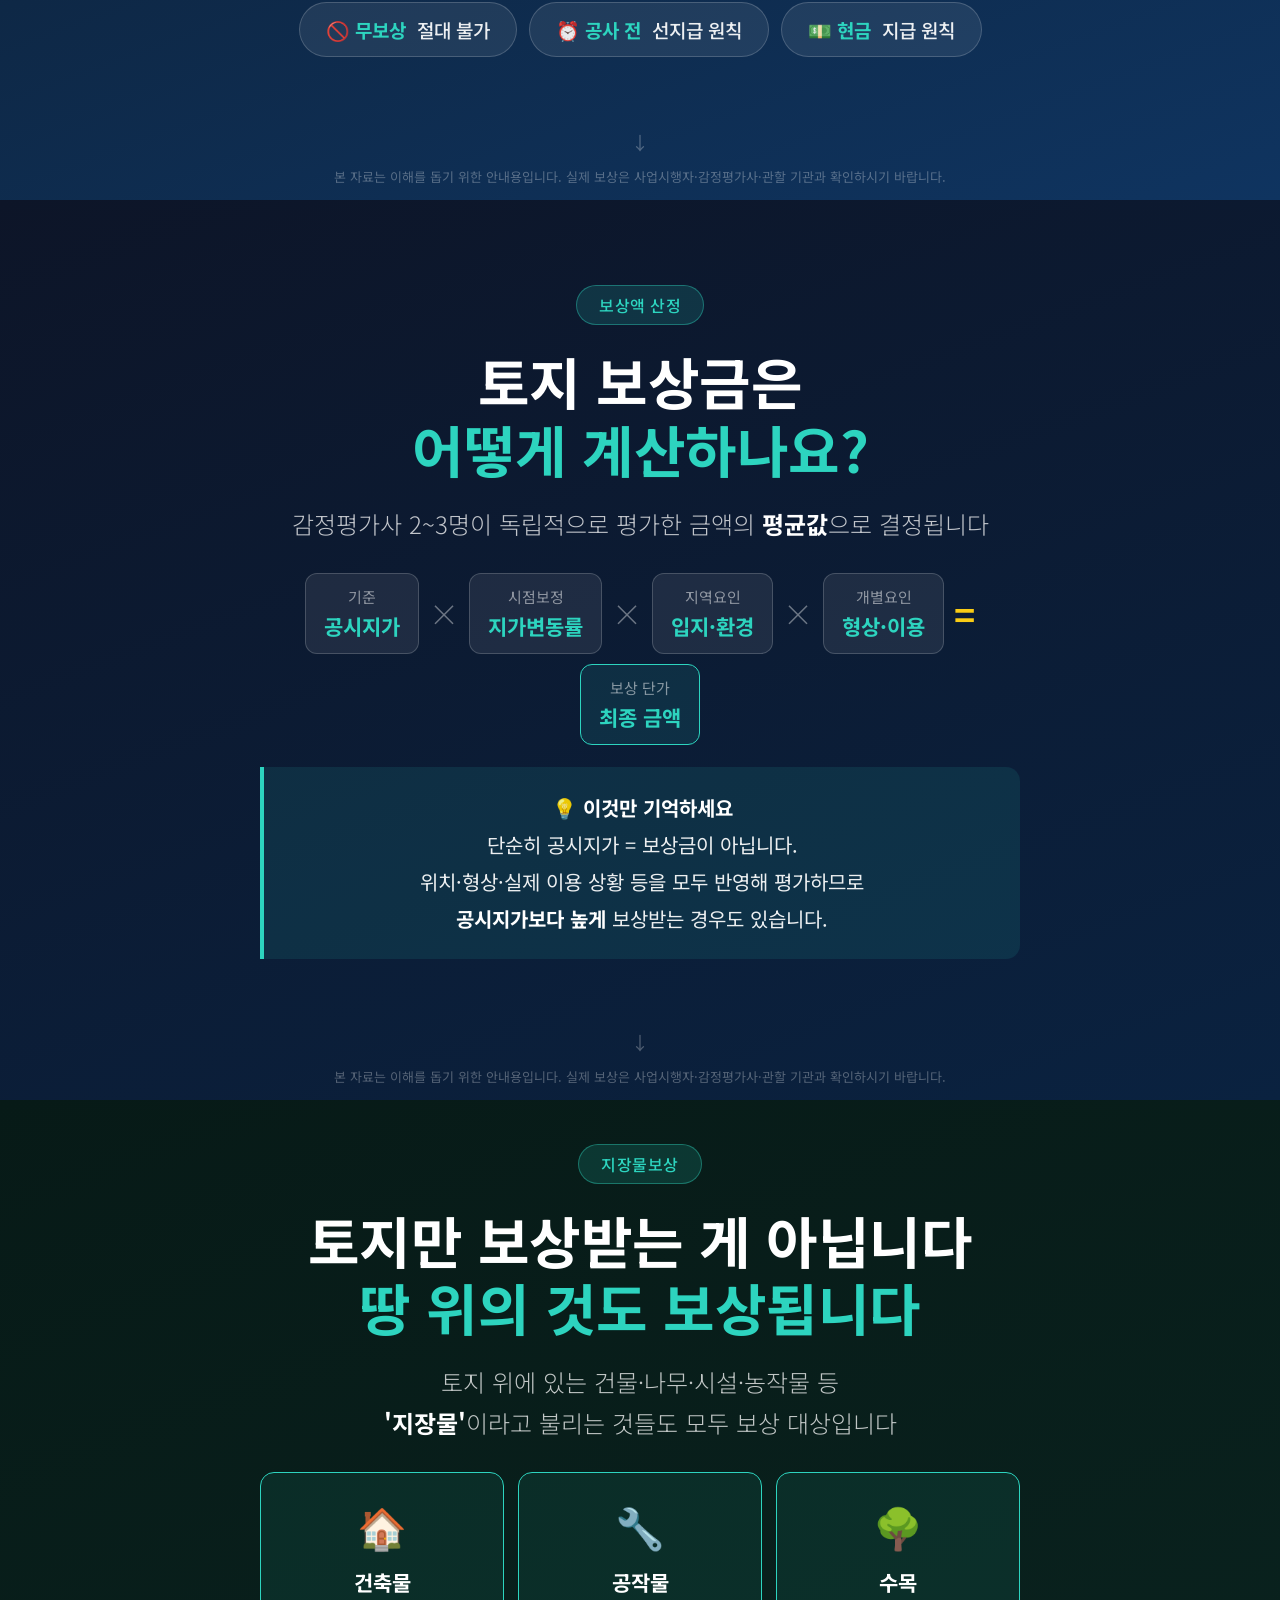
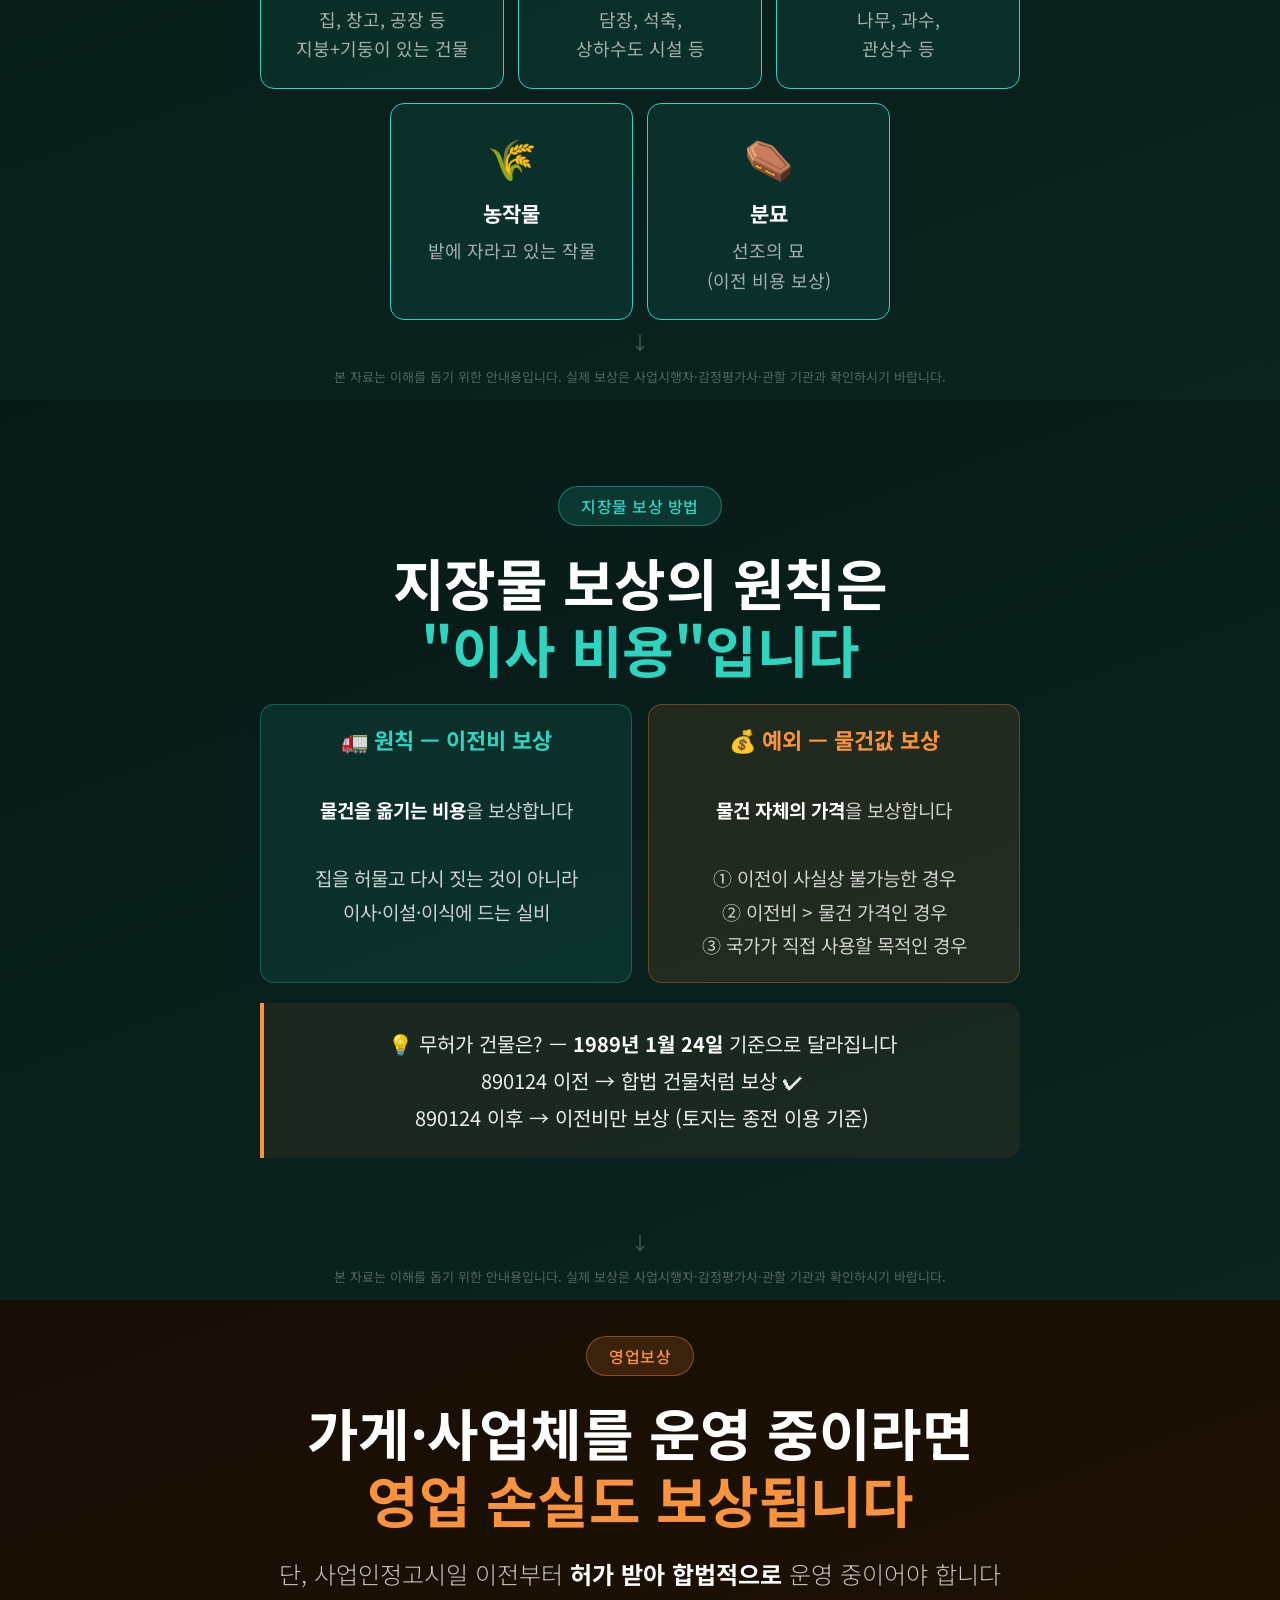
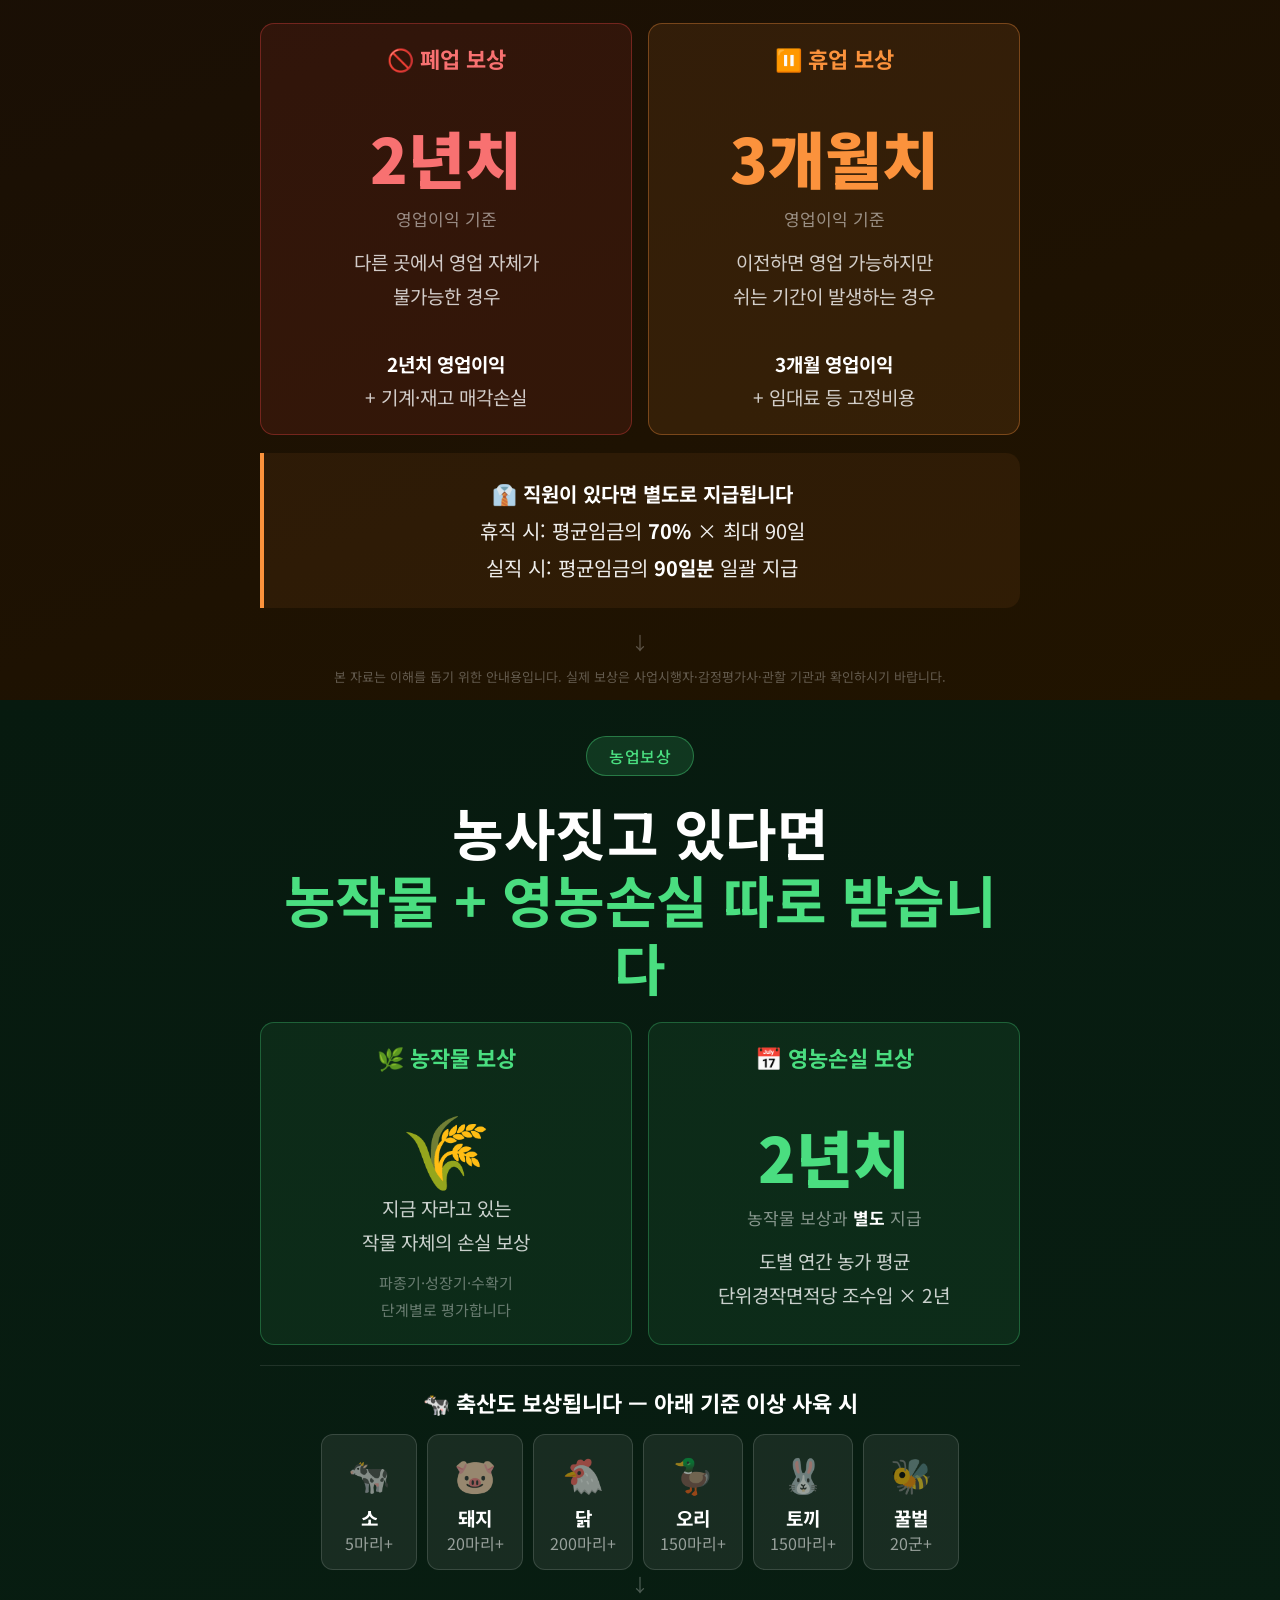
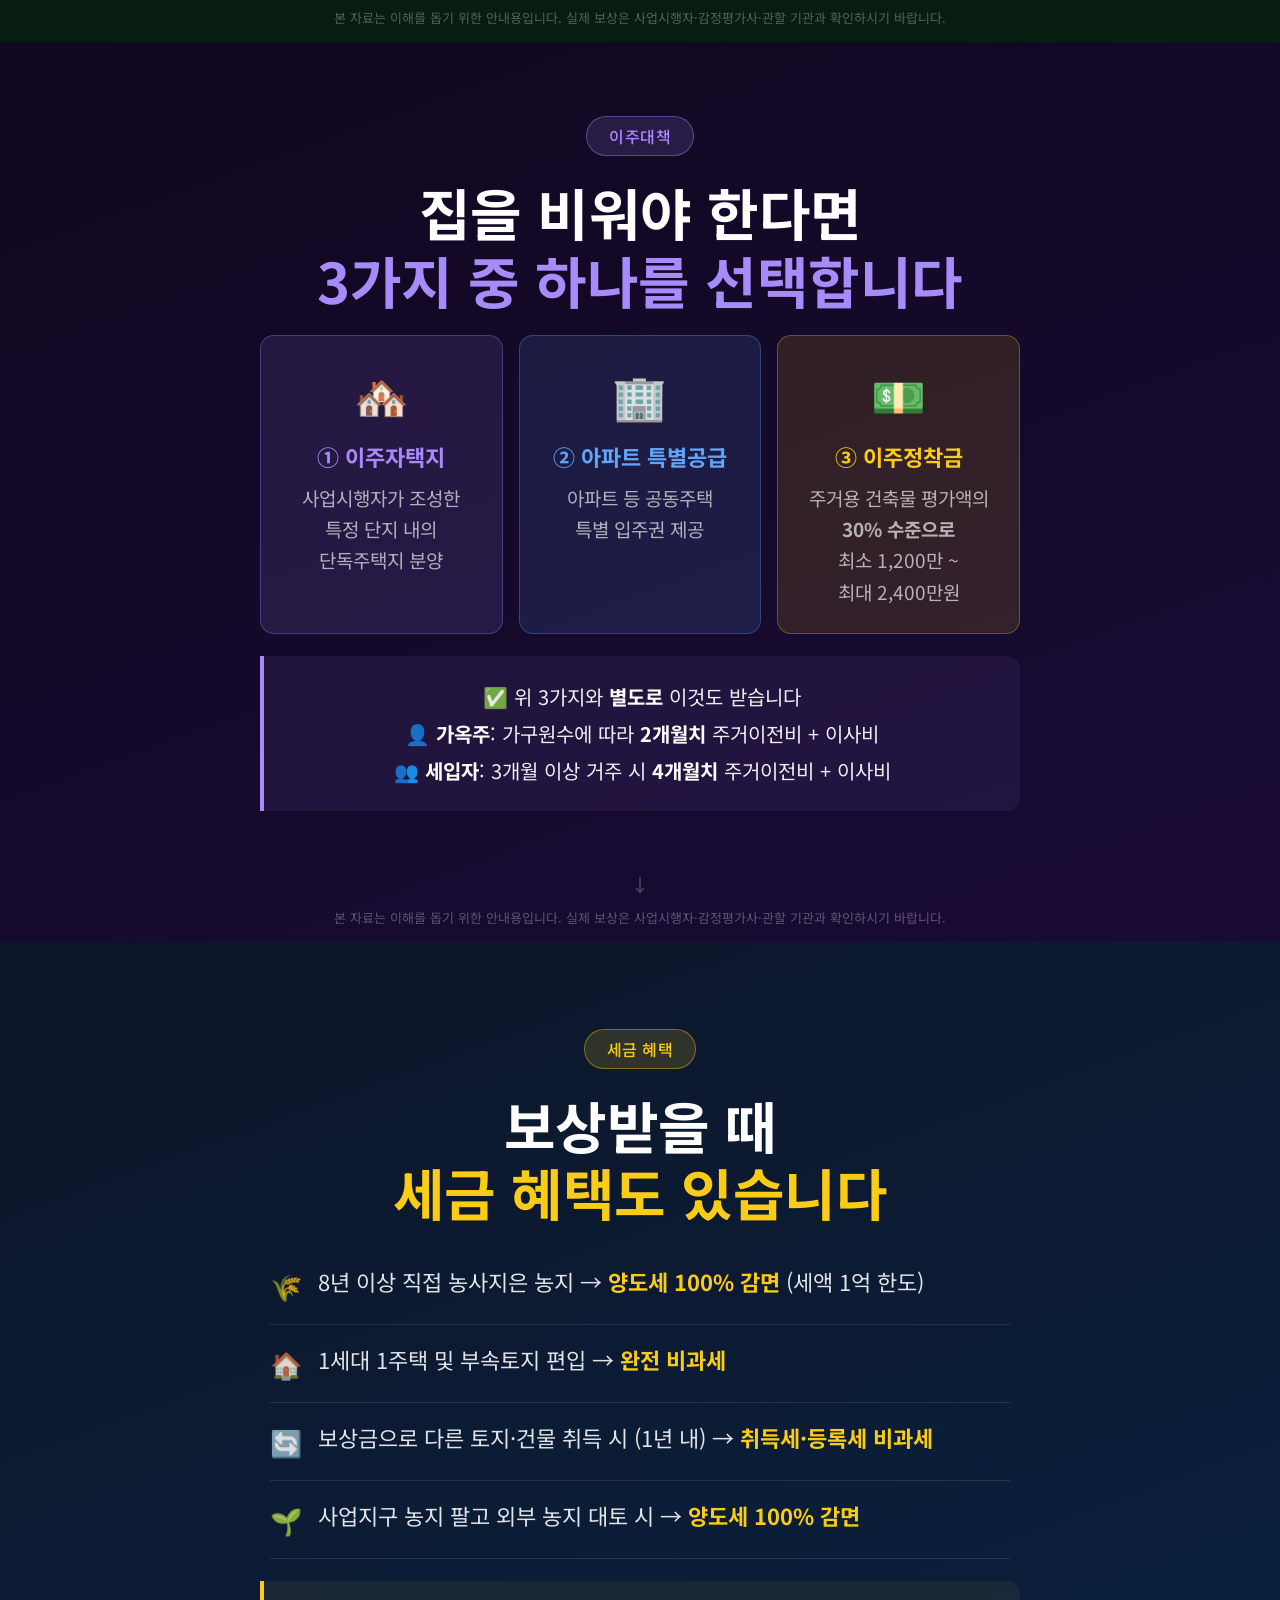
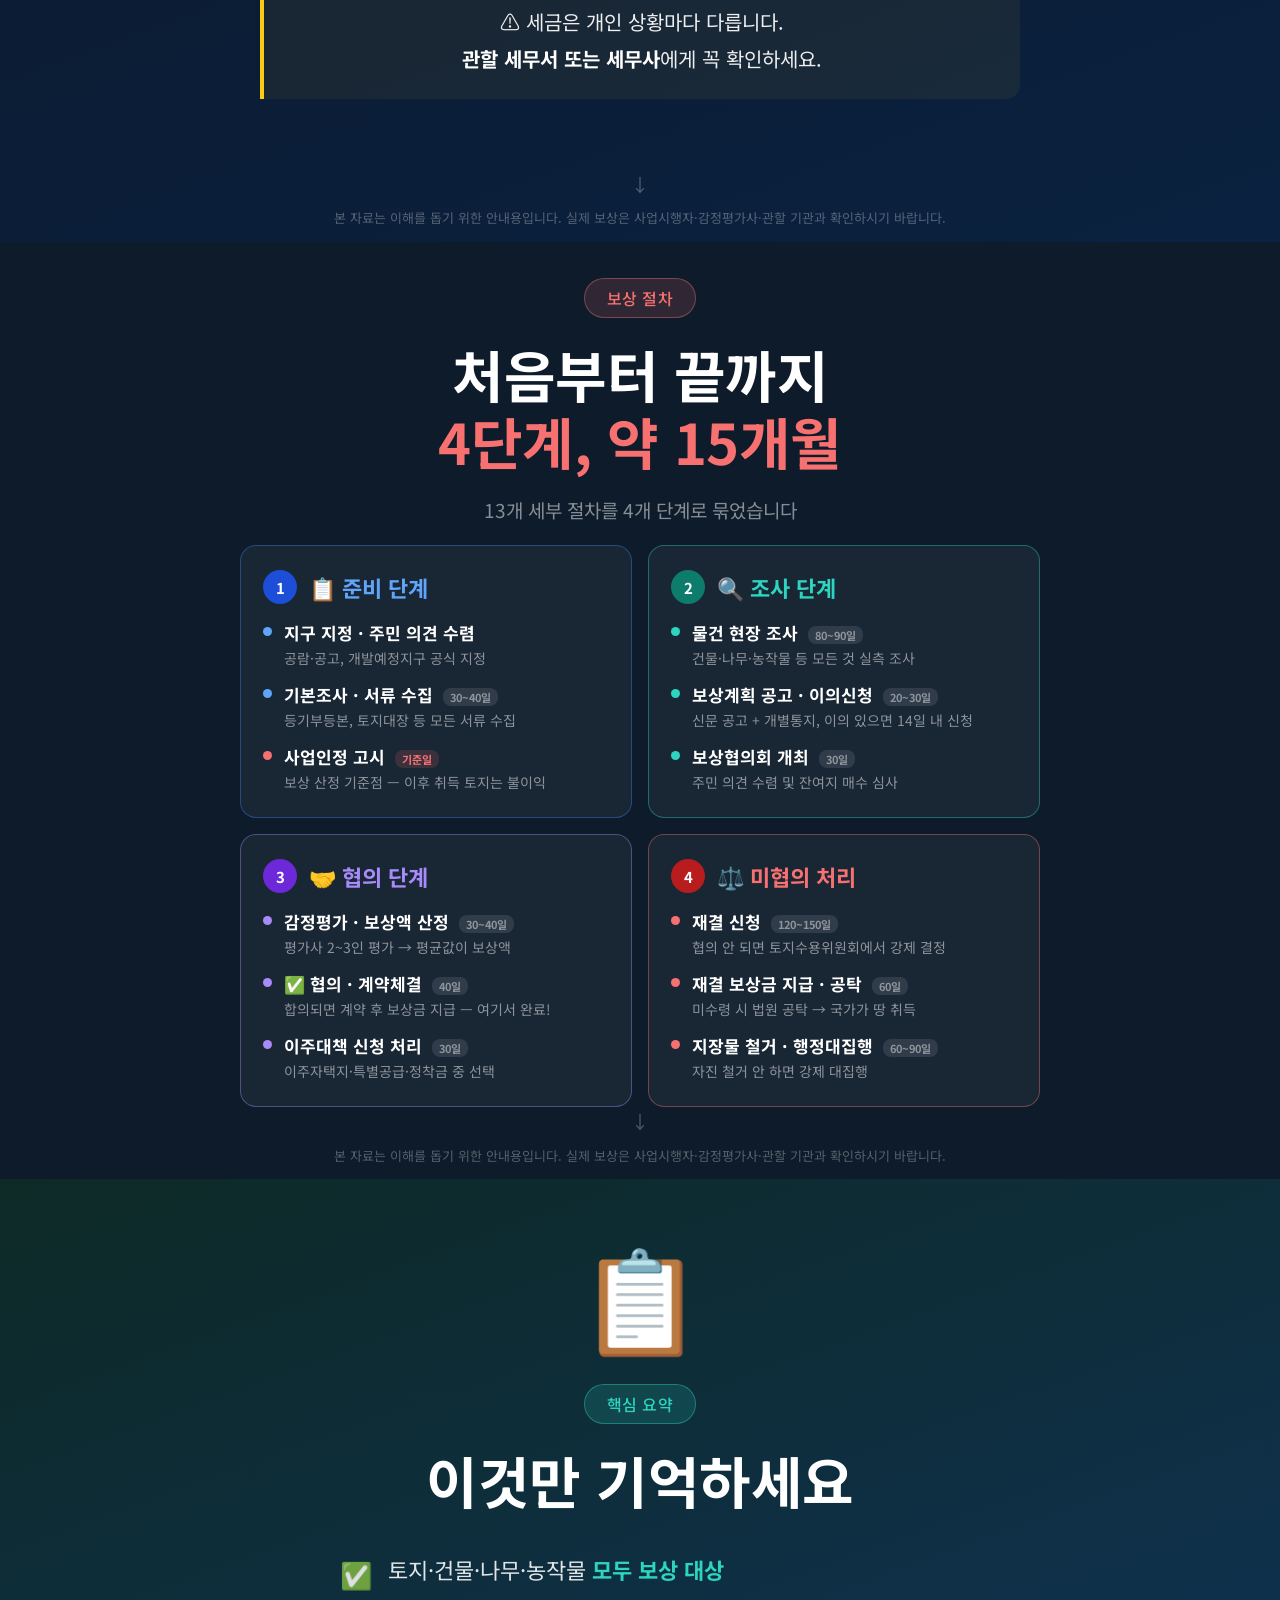
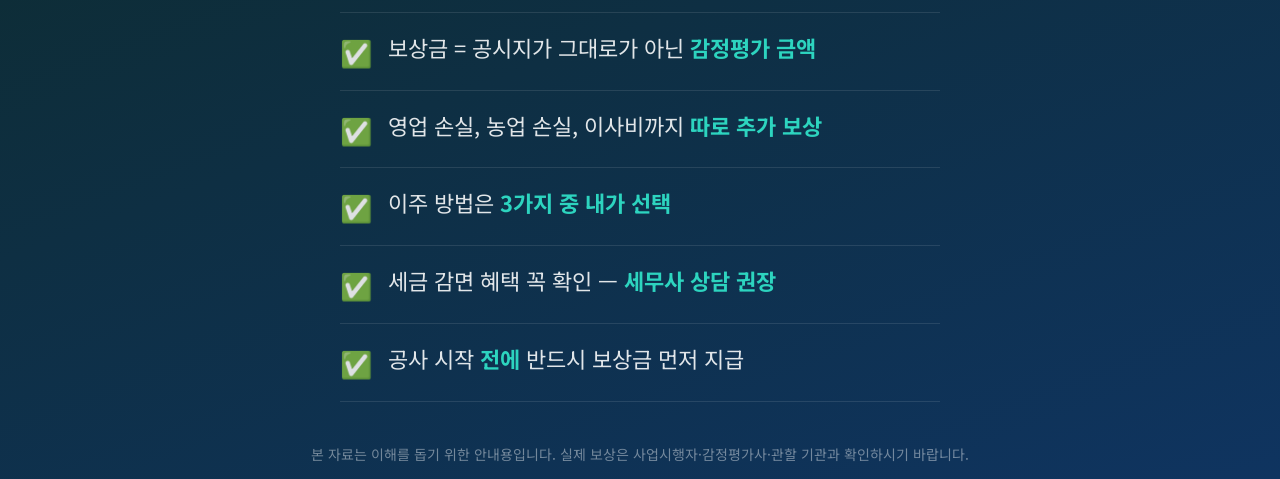
==== commit 006f31bd: "Update compensation.html" ====
--- a/compensation.html
+++ b/compensation.html
@@ -385,10 +385,10 @@
     <div class="badge badge-yellow">세금 혜택</div>
     <h2 class="slide-title">보상받을 때<br><span class="highlight-y">세금 혜택도 있습니다</span></h2>
     <ul class="checklist" style="max-width:740px;margin:0 auto">
-      <li><span class="ck">🌾</span><div>8년 이상 직접 농사지은 농지 →<strong style="color:#FACC15">양도세 100% 감면</strong> (세액 1억 한도)</div></li>
-      <li><span class="ck">🏠</span><div>1세대 1주택 및 부속토지 편입 →<strong style="color:#FACC15">완전 비과세</strong></div></li>
-      <li><span class="ck">🔄</span><div>보상금으로 다른 토지·건물 취득 시 (1년 내) →<strong style="color:#FACC15">취득세·등록세 비과세</strong></div></li>
-      <li><span class="ck">🌱</span><div>사업지구 농지 팔고 외부 농지 대토 시 →<strong style="color:#FACC15">양도세 100% 감면</strong></div></li>
+      <li><span class="ck">🌾</span><div>8년 이상 직접 농사지은 농지 →<strong style="color:#FACC15"> 양도세 100% 감면</strong> (세액 1억 한도)</div></li>
+      <li><span class="ck">🏠</span><div>1세대 1주택 및 부속토지 편입 →<strong style="color:#FACC15"> 완전 비과세</strong></div></li>
+      <li><span class="ck">🔄</span><div>보상금으로 다른 토지·건물 취득 시 (1년 내) →<strong style="color:#FACC15"> 취득세·등록세 비과세</strong></div></li>
+      <li><span class="ck">🌱</span><div>사업지구 농지 팔고 외부 농지 대토 시 →<strong style="color:#FACC15"> 양도세 100% 감면</strong></div></li>
     </ul>
     <div class="callout" style="border-color:#FACC15;background:rgba(250,204,21,.06);margin-top:22px">
       <p>⚠️ 세금은 개인 상황마다 다릅니다.<br><strong>관할 세무서 또는 세무사</strong>에게 꼭 확인하세요.</p>
